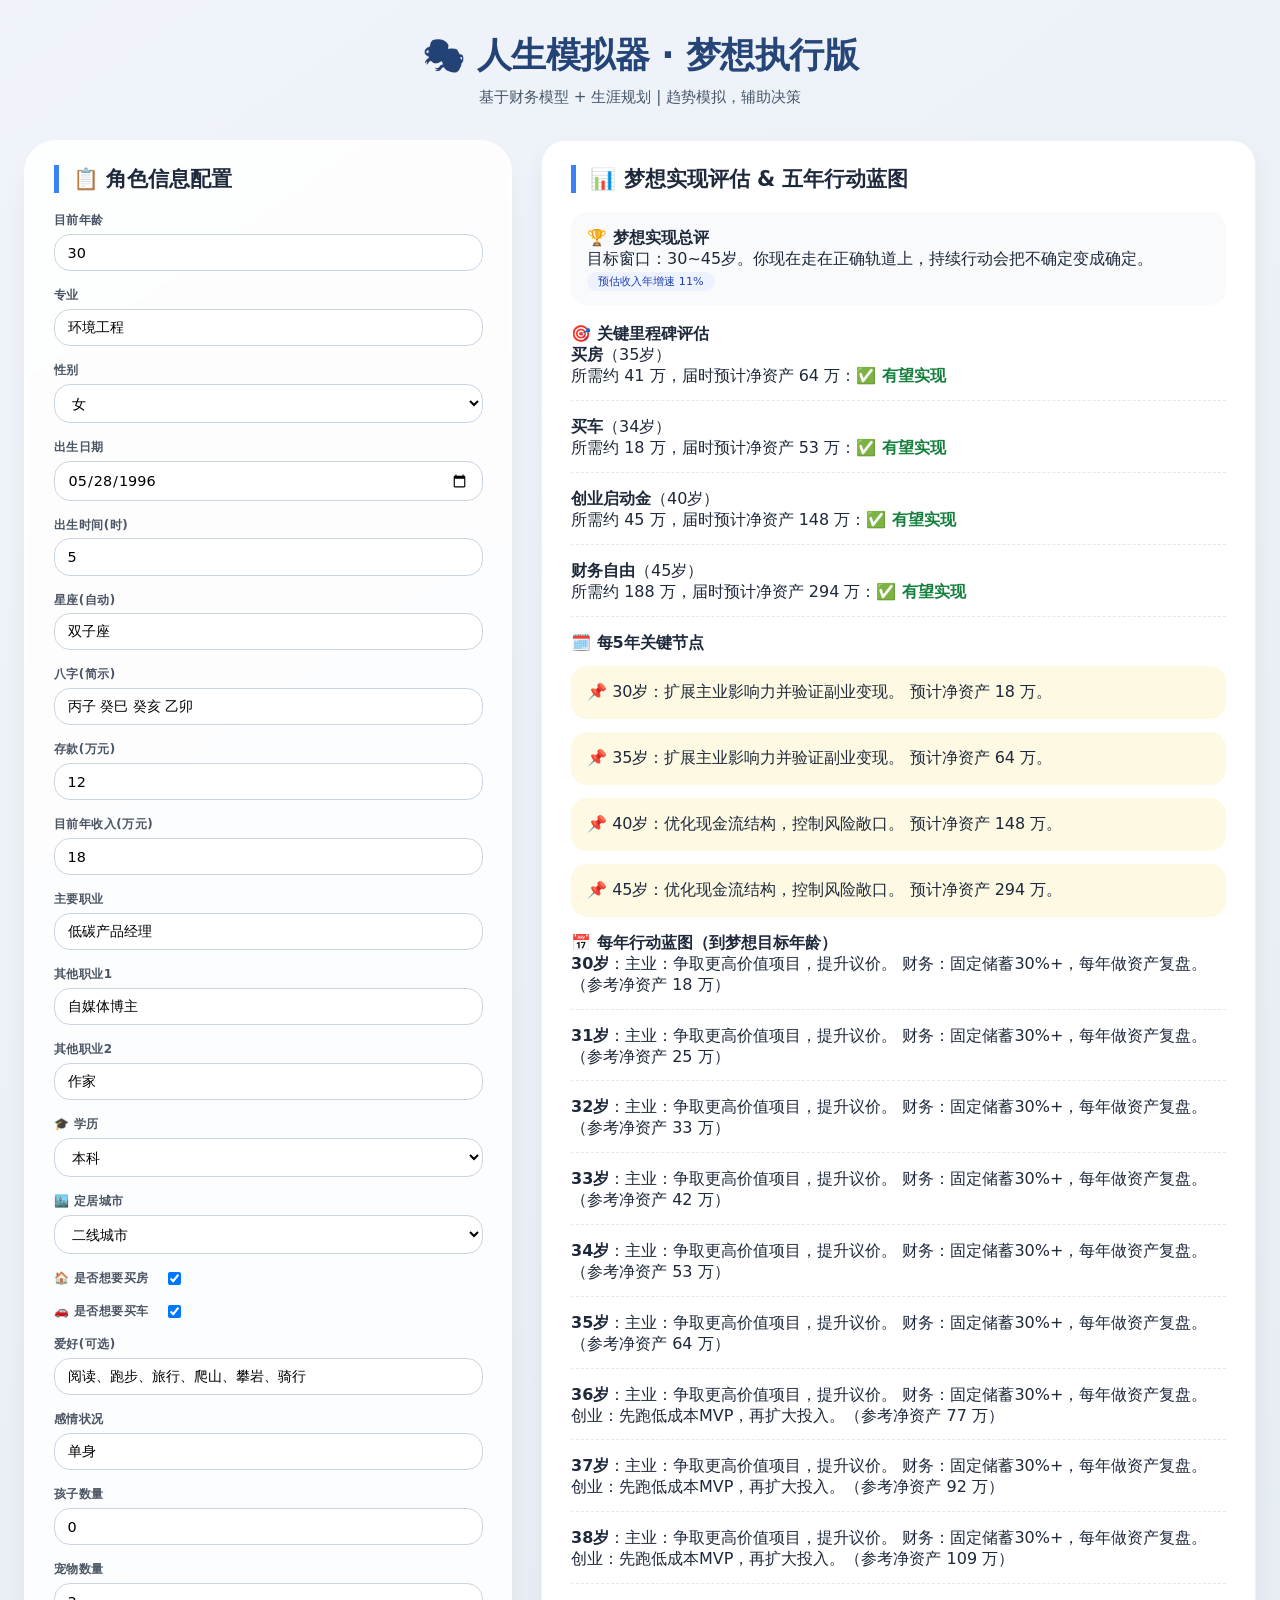
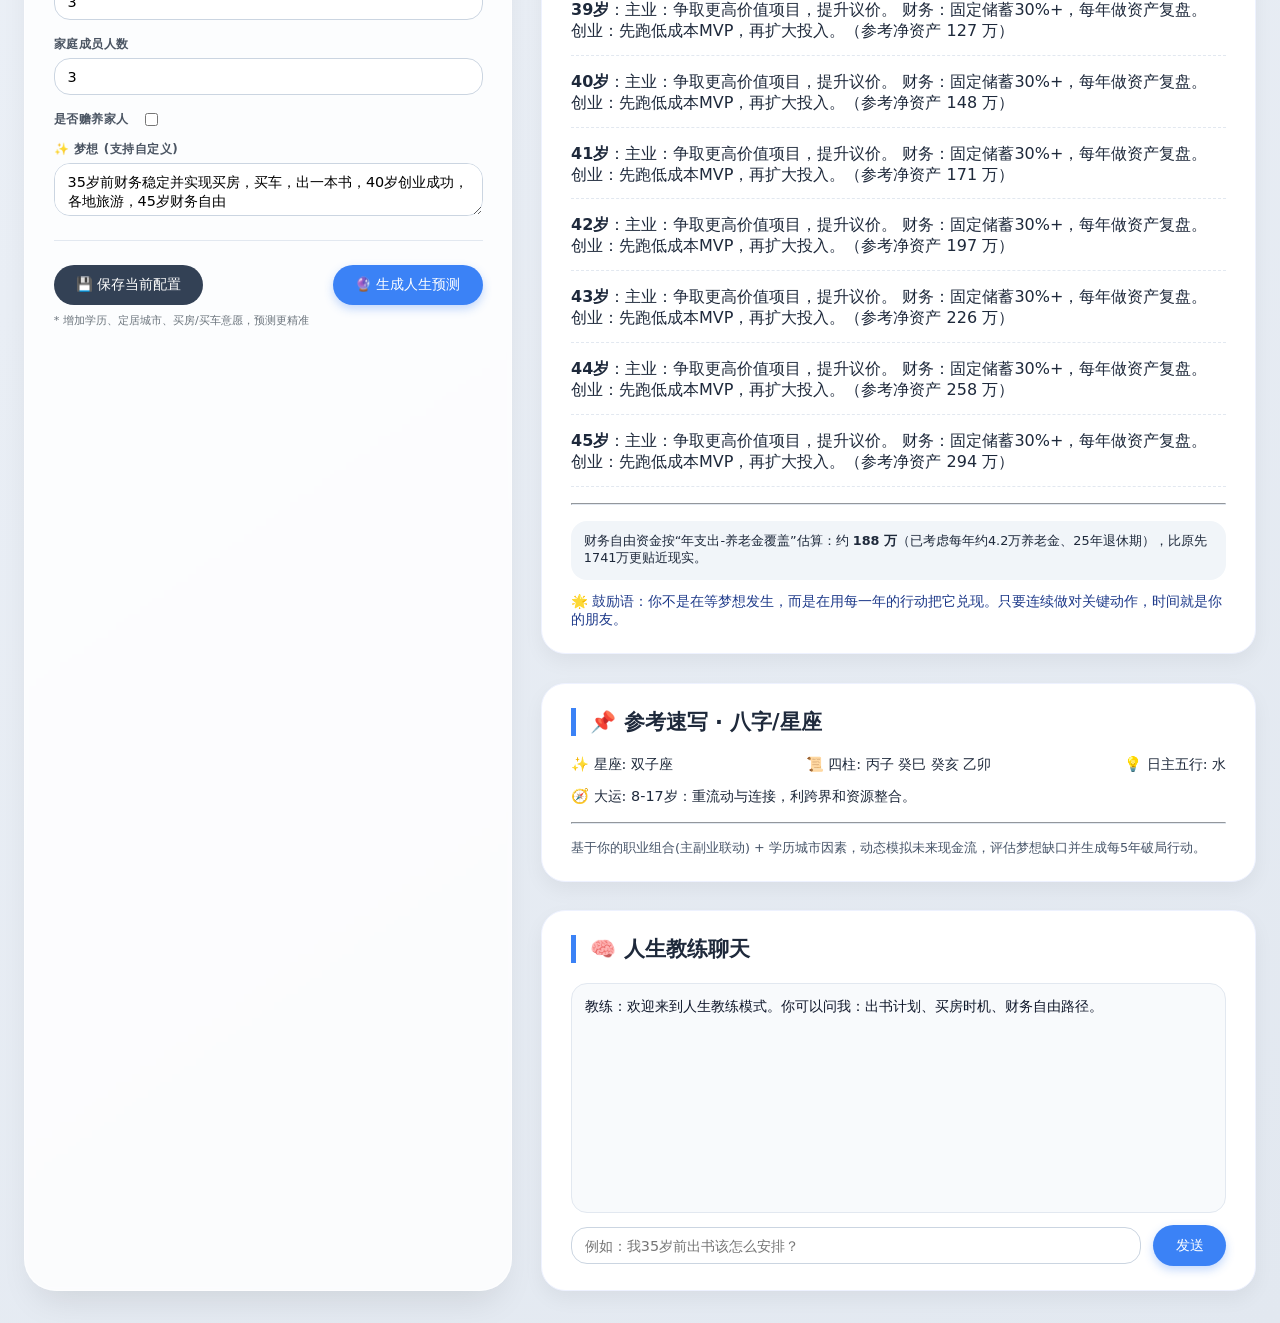
==== index.html @ eda4c30d "Add files via upload" ====
<!DOCTYPE html>
<html lang="zh-CN">
<head>
    <meta charset="UTF-8">
    <meta name="viewport" content="width=device-width, initial-scale=1.0, user-scalable=yes">
    <title>人生模拟器 · 梦想实现规划师</title>
    <style>
        * {
            margin: 0;
            padding: 0;
            box-sizing: border-box;
        }

        body {
            background: linear-gradient(145deg, #f0f4fa 0%, #e2e8f0 100%);
            font-family: 'Inter', system-ui, -apple-system, 'Segoe UI', Roboto, Helvetica, sans-serif;
            padding: 2rem 1.5rem;
            color: #1e293b;
        }

        .container {
            max-width: 1400px;
            margin: 0 auto;
        }

        /* 标题区 */
        .header {
            text-align: center;
            margin-bottom: 2rem;
        }

        .header h1 {
            font-size: 2.2rem;
            background: linear-gradient(135deg, #1e3c72, #2b4c7c);
            background-clip: text;
            -webkit-background-clip: text;
            color: transparent;
            letter-spacing: -0.5px;
        }

        .header p {
            color: #475569;
            margin-top: 0.5rem;
            font-size: 0.95rem;
        }

        /* 双栏布局 */
        .dashboard {
            display: flex;
            flex-wrap: wrap;
            gap: 1.8rem;
        }

        /* 左侧配置面板 */
        .config-panel {
            flex: 1.2;
            min-width: 300px;
            background: rgba(255,255,255,0.85);
            backdrop-filter: blur(2px);
            border-radius: 2rem;
            box-shadow: 0 20px 35px -12px rgba(0,0,0,0.1);
            padding: 1.5rem 1.8rem;
            border: 1px solid rgba(255,255,255,0.6);
        }

        /* 右侧结果面板 */
        .result-panel {
            flex: 2;
            min-width: 380px;
            display: flex;
            flex-direction: column;
            gap: 1.8rem;
        }

        .card {
            background: white;
            border-radius: 1.5rem;
            box-shadow: 0 8px 20px rgba(0,0,0,0.05);
            padding: 1.5rem 1.8rem;
            transition: all 0.2s;
            border: 1px solid #eef2ff;
        }

        .card-title {
            font-size: 1.3rem;
            font-weight: 600;
            margin-bottom: 1.2rem;
            border-left: 5px solid #3b82f6;
            padding-left: 0.9rem;
            display: flex;
            align-items: center;
            gap: 0.5rem;
        }

        .form-grid {
            display: grid;
            grid-template-columns: repeat(auto-fill, minmax(210px, 1fr));
            gap: 1rem 1.2rem;
        }

        .field-group {
            display: flex;
            flex-direction: column;
            gap: 0.3rem;
        }

        .field-group label {
            font-size: 0.75rem;
            font-weight: 600;
            text-transform: uppercase;
            letter-spacing: 0.5px;
            color: #4b5563;
        }

        input, select, textarea {
            padding: 0.6rem 0.8rem;
            border-radius: 1rem;
            border: 1px solid #cbd5e1;
            background: #ffffff;
            font-size: 0.9rem;
            transition: 0.2s;
            font-family: inherit;
        }

        input:focus, select:focus, textarea:focus {
            outline: none;
            border-color: #3b82f6;
            box-shadow: 0 0 0 3px rgba(59,130,246,0.2);
        }

        .inline-row {
            display: flex;
            gap: 0.8rem;
            align-items: center;
            flex-wrap: wrap;
        }

        .checkbox-group {
            flex-direction: row;
            align-items: center;
            gap: 0.5rem;
        }

        .checkbox-group label {
            margin-right: 0.5rem;
        }

        button {
            background: #1e293b;
            color: white;
            border: none;
            padding: 0.7rem 1.4rem;
            border-radius: 2rem;
            font-weight: 500;
            cursor: pointer;
            transition: 0.2s;
            font-size: 0.85rem;
            display: inline-flex;
            align-items: center;
            gap: 0.4rem;
        }

        button.primary {
            background: #3b82f6;
            box-shadow: 0 4px 10px rgba(59,130,246,0.3);
        }

        button.primary:hover {
            background: #2563eb;
            transform: translateY(-1px);
        }

        button.secondary {
            background: #334155;
        }

        button.secondary:hover {
            background: #1e293b;
        }

        .action-bar {
            display: flex;
            flex-wrap: wrap;
            justify-content: space-between;
            align-items: center;
            margin-top: 1.5rem;
            gap: 0.8rem;
            border-top: 1px solid #e2e8f0;
            padding-top: 1.5rem;
        }

        .badge {
            background: #eef2ff;
            color: #1e40af;
            border-radius: 1rem;
            padding: 0.2rem 0.7rem;
            font-size: 0.7rem;
            font-weight: 500;
        }

        .dream-score {
            background: #f8fafc;
            border-radius: 1rem;
            padding: 1rem;
            margin-bottom: 1.2rem;
        }

        .milestone {
            margin-bottom: 1rem;
            padding-bottom: 0.8rem;
            border-bottom: 1px dashed #e2e8f0;
        }

        .timeline-plan {
            background: #fef9e3;
            border-radius: 1rem;
            padding: 1rem;
            margin-top: 0.8rem;
        }

        .plan-item {
            margin-bottom: 1rem;
            padding-left: 0.5rem;
            border-left: 3px solid #f59e0b;
        }

        .success {
            color: #15803d;
            font-weight: 600;
        }

        .warning {
            color: #b45309;
        }

        hr {
            margin: 1rem 0;
            border-color: #e2e8f0;
        }

        .chat-box {
            height: 230px;
            overflow: auto;
            border: 1px solid #e2e8f0;
            border-radius: 1rem;
            padding: 0.8rem;
            background: #f8fafc;
            margin-bottom: 0.8rem;
        }

        .chat-msg {
            margin-bottom: 0.6rem;
            font-size: 0.86rem;
            line-height: 1.5;
        }

        .chat-msg.user { color: #1d4ed8; }
        .chat-msg.coach { color: #0f172a; }

        @media (max-width: 780px) {
            body { padding: 1rem; }
            .config-panel, .result-panel { min-width: 100%; }
        }
    </style>
</head>
<body>
<div class="container">
    <div class="header">
        <h1>🎭 人生模拟器 · 梦想执⾏版</h1>
        <p>基于财务模型 + 生涯规划 | 趋势模拟，辅助决策</p>
    </div>

    <div class="dashboard">
        <!-- 左侧配置区 -->
        <div class="config-panel">
            <div class="card-title">📋 角色信息配置</div>
            <div class="form-grid">
                <div class="field-group"><label>目前年龄</label><input type="number" id="age" value="30" step="1"></div>
                <div class="field-group"><label>专业</label><input type="text" id="major" value="环境工程"></div>
                <div class="field-group"><label>性别</label><select id="gender"><option>女</option><option>男</option></select></div>
                <div class="field-group"><label>出生日期</label><input type="date" id="birthDate" value="1996-05-28"></div>
                <div class="field-group"><label>出生时间(时)</label><input type="number" id="birthHour" value="5" step="1" min="0" max="23"></div>
                <div class="field-group"><label>星座(自动)</label><input type="text" id="zodiac" readonly placeholder="自动计算"></div>
                <div class="field-group"><label>八字(简示)</label><input type="text" id="bazi" readonly placeholder="趣味参考"></div>
                <div class="field-group"><label>存款(万元)</label><input type="number" id="savings" value="12" step="1"></div>
                <div class="field-group"><label>目前年收入(万元)</label><input type="number" id="income" value="18" step="0.5"></div>
                <div class="field-group"><label>主要职业</label><input type="text" id="job1" value="低碳产品经理"></div>
                <div class="field-group"><label>其他职业1</label><input type="text" id="job2" value="自媒体博主"></div>
                <div class="field-group"><label>其他职业2</label><input type="text" id="job3" value="作家"></div>
                <!-- 新增核心字段 -->
                <div class="field-group"><label>🎓 学历</label><select id="education"><option value="博士">博士</option><option value="硕士">硕士</option><option value="本科" selected>本科</option><option value="大专">大专</option><option value="高中及以下">高中及以下</option></select></div>
                <div class="field-group"><label>🏙️ 定居城市</label><select id="cityTier"><option value="一线">一线城市(北上广深)</option><option value="新一线">新一线/强二线</option><option value="二线" selected>二线城市</option><option value="三四线">三四线及以下</option></select></div>
                <div class="field-group checkbox-group"><label>🏠 是否想要买房</label><input type="checkbox" id="wantHouse" checked style="width: 1.2rem;"></div>
                <div class="field-group checkbox-group"><label>🚗 是否想要买车</label><input type="checkbox" id="wantCar" checked style="width: 1.2rem;"></div>
                <div class="field-group"><label>爱好(可选)</label><input type="text" id="hobbies" value="阅读、跑步、旅行、爬山、攀岩、骑行"></div>
                <div class="field-group"><label>感情状况</label><input type="text" id="relationship" value="单身"></div>
                <div class="field-group"><label>孩子数量</label><input type="number" id="children" value="0" step="1"></div>
                <div class="field-group"><label>宠物数量</label><input type="number" id="pets" value="3"></div>
                <div class="field-group"><label>家庭成员人数</label><input type="number" id="familySize" value="3"></div>
                <div class="field-group checkbox-group"><label>是否赡养家人</label><input type="checkbox" id="supportFamily"></div>
            </div>
            <div class="field-group" style="margin-top: 0.8rem;"><label>✨ 梦想 (支持自定义)</label><textarea id="dreamText" rows="2">35岁前财务稳定并实现买房，买车，出一本书，40岁创业成功，各地旅游，45岁财务自由</textarea></div>
            <div class="action-bar">
                <div><button id="saveConfigBtn" class="secondary">💾 保存当前配置</button></div>
                <div><button id="generateBtn" class="primary">🔮 生成人生预测</button></div>
            </div>
            <div class="field-group" style="margin-top: 0.5rem; font-size:0.7rem; color:#6c757d;">* 增加学历、定居城市、买房/买车意愿，预测更精准</div>
        </div>

        <!-- 右侧结果区 -->
        <div class="result-panel">
            <div class="card" id="resultCard">
                <div class="card-title">📊 梦想实现评估 & 五年行动蓝图</div>
                <div id="dreamAnalysis">
                    <!-- 动态渲染预测结果 -->
                    <div style="color:#6c757d; text-align:center; padding:2rem;">点击“生成人生预测” 获得个性化报告</div>
                </div>
            </div>
            <div class="card">
                <div class="card-title">📌 参考速写 · 八字/星座</div>
                <div id="astroInfo" style="font-size:0.9rem; display:flex; flex-wrap:wrap; gap:0.8rem; justify-content:space-between;">
                    <span>✨ 星座: --</span>
                    <span>📜 八字趣味: --</span>
                    <span>💡 日主五行: 水 · 灵活多才</span>
                </div>
                <hr>
                <div style="font-size:0.8rem; color:#475569;">基于你的职业组合(主副业联动) + 学历城市因素，动态模拟未来现金流，评估梦想缺口并生成每5年破局行动。</div>
            </div>
            <div class="card">
                <div class="card-title">🧠 人生教练聊天</div>
                <div id="chatBox" class="chat-box"></div>
                <div class="inline-row">
                    <input id="chatInput" type="text" placeholder="例如：我35岁前出书该怎么安排？" style="flex:1;">
                    <button id="chatSendBtn" class="primary">发送</button>
                </div>
            </div>
        </div>
    </div>
</div>

<script>
    const STEMS = ["甲","乙","丙","丁","戊","己","庚","辛","壬","癸"];
    const BRANCHES = ["子","丑","寅","卯","辰","巳","午","未","申","酉","戌","亥"];
    const MONTH_BRANCHES = ["寅","卯","辰","巳","午","未","申","酉","戌","亥","子","丑"];
    let lastPrediction = null;

    function getZodiac(dateStr) {
        if(!dateStr) return "未知";
        const date = new Date(dateStr);
        const month = date.getMonth() + 1;
        const day = date.getDate();
        if ((month === 1 && day >= 20) || (month === 2 && day <= 18)) return "水瓶座";
        if ((month === 2 && day >= 19) || (month === 3 && day <= 20)) return "双鱼座";
        if ((month === 3 && day >= 21) || (month === 4 && day <= 19)) return "白羊座";
        if ((month === 4 && day >= 20) || (month === 5 && day <= 20)) return "金牛座";
        if ((month === 5 && day >= 21) || (month === 6 && day <= 21)) return "双子座";
        if ((month === 6 && day >= 22) || (month === 7 && day <= 22)) return "巨蟹座";
        if ((month === 7 && day >= 23) || (month === 8 && day <= 22)) return "狮子座";
        if ((month === 8 && day >= 23) || (month === 9 && day <= 22)) return "处女座";
        if ((month === 9 && day >= 23) || (month === 10 && day <= 23)) return "天秤座";
        if ((month === 10 && day >= 24) || (month === 11 && day <= 22)) return "天蝎座";
        if ((month === 11 && day >= 23) || (month === 12 && day <= 21)) return "射手座";
        return "摩羯座";
    }

    function stemBranch(index) {
        const stem = STEMS[((index % 10) + 10) % 10];
        const branch = BRANCHES[((index % 12) + 12) % 12];
        return `${stem}${branch}`;
    }

    function hourBranch(hour) {
        const h = ((hour % 24) + 24) % 24;
        return BRANCHES[Math.floor((h + 1) / 2) % 12];
    }

    function stemElement(stem) {
        if (stem === "甲" || stem === "乙") return "木";
        if (stem === "丙" || stem === "丁") return "火";
        if (stem === "戊" || stem === "己") return "土";
        if (stem === "庚" || stem === "辛") return "金";
        return "水";
    }

    function calcBazi(dateStr, hour) {
        const date = new Date(`${dateStr}T00:00:00`);
        const y = date.getFullYear();
        const m = date.getMonth() + 1;
        const d = date.getDate();
        const yearPillar = stemBranch(y - 1984);
        const yearStemIdx = ((y - 4) % 10 + 10) % 10;
        const monthStemIdx = (yearStemIdx * 2 + m) % 10;
        const monthPillar = `${STEMS[monthStemIdx]}${MONTH_BRANCHES[(m + 10) % 12]}`;
        const baseDate = new Date(Date.UTC(1984, 1, 2));
        const curDate = new Date(Date.UTC(y, m - 1, d));
        const diffDays = Math.floor((curDate.getTime() - baseDate.getTime()) / 86400000);
        const dayPillar = stemBranch(diffDays);
        const dStem = dayPillar[0];
        const hb = hourBranch(hour);
        const hStemIdx = (STEMS.indexOf(dStem) * 2 + BRANCHES.indexOf(hb)) % 10;
        const hourPillar = `${STEMS[hStemIdx]}${hb}`;
        return { pillars: `${yearPillar} ${monthPillar} ${dayPillar} ${hourPillar}`, element: stemElement(dStem) };
    }

    function parseDreamAges(text, currentAge) {
        const arr = [];
        const matches = text.match(/(\d{2})岁/g) || [];
        matches.forEach((s) => arr.push(parseInt(s.replace("岁", ""), 10)));
        return arr.length ? Math.max(...arr) : currentAge + 12;
    }

    function calcRetirementNeed(annualIncome, annualExpenseRate = 0.65) {
        const annualExpense = annualIncome * annualExpenseRate;
        const pensionAnnual = 4.2;
        const years = 25;
        const rawNeed = annualExpense * years;
        const pensionCover = pensionAnnual * years;
        return Math.max(60, Math.round(rawNeed - pensionCover));
    }

    function computeDreamFeasibility(p) {
        const eduFactor = { "博士":0.12, "硕士":0.095, "本科":0.075, "大专":0.06, "高中及以下":0.045 };
        const growth = (eduFactor[p.education] || 0.07) + Math.min(0.04, (p.jobs.length - 1) * 0.015);
        const housePricePerArea = { "一线":58000, "新一线":28000, "二线":16000, "三四线":8000 };
        const cityPrice = housePricePerArea[p.cityTier] || 18000;
        const houseCostWan = cityPrice * 85 * 0.3 / 10000;
        const carCostWan = 18;
        const retirementNeed = calcRetirementNeed(p.income);
        const targetEndAge = parseDreamAges(p.dreamText, p.age);
        let buyHouseAge = 35;
        let buyCarAge = 34;
        const containsBook = p.dreamText.includes("出书");

        let netWorth = p.savings;
        let income = p.income;
        const records = [];
        for (let age = p.age; age <= targetEndAge; age += 1) {
            netWorth = netWorth + income * 0.32 + netWorth * 0.04;
            records.push({ age, income, netWorth });
            income = income * (1 + growth);
        }

        const getRecord = (age) => records.find((x) => x.age === age) || records[records.length - 1];
        const milestones = [];
        if (p.wantHouse) milestones.push({ type: "买房", age: buyHouseAge, need: houseCostWan });
        if (p.wantCar) milestones.push({ type: "买车", age: buyCarAge, need: carCostWan });
        if (containsBook) milestones.push({ type: "出书项目", age: Math.min(35, targetEndAge), need: 8 });
        if (p.dreamText.includes("创业")) milestones.push({ type: "创业启动金", age: Math.min(40, targetEndAge), need: 45 });
        if (p.dreamText.includes("财务自由")) milestones.push({ type: "财务自由", age: targetEndAge, need: retirementNeed });

        const dreamResults = milestones.map((m) => {
            const r = getRecord(m.age);
            const ok = r.netWorth >= m.need;
            return {
                ...m,
                available: Math.round(r.netWorth),
                status: ok ? "✅ 有望实现" : "⚠️ 有缺口",
                gap: ok ? 0 : Math.round(m.need - r.netWorth),
            };
        });

        const fiveYearNodes = [];
        for (let age = p.age; age <= targetEndAge; age += 5) {
            const r = getRecord(age);
            const nodeText = age <= 35
                ? "扩展主业影响力并验证副业变现。"
                : "优化现金流结构，控制风险敞口。";
            fiveYearNodes.push({ age, text: `${nodeText} 预计净资产 ${Math.round(r.netWorth)} 万。` });
        }

        const annualPlans = [];
        for (let age = p.age; age <= targetEndAge; age += 1) {
            const r = getRecord(age);
            const acts = [];
            acts.push("主业：争取更高价值项目，提升议价。");
            acts.push("财务：固定储蓄30%+，每年做资产复盘。");
            if (containsBook && age <= 35) {
                if (age <= 32) acts.push("出书：每周输出1篇主题文章，沉淀选题。");
                else if (age <= 34) acts.push("出书：完成大纲和样章，联系出版社/平台。");
                else acts.push("出书：完成定稿与发行，配合内容宣发。");
            }
            if (p.dreamText.includes("创业") && age >= 36) acts.push("创业：先跑低成本MVP，再扩大投入。");
            annualPlans.push({ age, text: acts.join(" ") + `（参考净资产 ${Math.round(r.netWorth)} 万）` });
        }

        return { dreamResults, annualPlans, fiveYearNodes, growth, targetEndAge, retirementNeed, records };
    }

    function calcDaYun(birthYear, startAge, element) {
        const traits = {
            木: "重成长与扩张，利学习和人脉。",
            火: "重表现与突破，利曝光和执行。",
            土: "重稳定与积累，利资产和长期主义。",
            金: "重结构与效率，利专业化与管理。",
            水: "重流动与连接，利跨界和资源整合。",
        };
        const ranges = [];
        for (let i = 0; i < 7; i += 1) {
            const s = startAge + i * 10;
            const e = s + 9;
            ranges.push(`${s}-${e}岁：${traits[element]}`);
        }
        return ranges;
    }

    function collectFormData() {
        const age = parseInt(document.getElementById("age").value, 10) || 30;
        const birthDate = document.getElementById("birthDate").value;
        const birthHour = parseInt(document.getElementById("birthHour").value, 10) || 0;
        const zodiac = getZodiac(birthDate);
        const bazi = calcBazi(birthDate, birthHour);
        return {
            age,
            major: document.getElementById("major").value,
            gender: document.getElementById("gender").value,
            savings: parseFloat(document.getElementById("savings").value) || 0,
            income: parseFloat(document.getElementById("income").value) || 0,
            education: document.getElementById("education").value,
            cityTier: document.getElementById("cityTier").value,
            wantHouse: document.getElementById("wantHouse").checked,
            wantCar: document.getElementById("wantCar").checked,
            dreamText: document.getElementById("dreamText").value,
            jobs: [document.getElementById("job1").value, document.getElementById("job2").value, document.getElementById("job3").value].filter(Boolean),
            birthDate,
            birthHour,
            zodiac,
            baziStr: bazi.pillars,
            dayElement: bazi.element,
        };
    }

    function renderPrediction() {
        const data = collectFormData();
        const result = computeDreamFeasibility(data);
        lastPrediction = { data, result };
        document.getElementById("zodiac").value = data.zodiac;
        document.getElementById("bazi").value = data.baziStr;
        const birthYear = new Date(data.birthDate).getFullYear();
        const daYun = calcDaYun(birthYear, 6 + ((new Date(data.birthDate).getMonth() + 1) % 3), data.dayElement);
        document.getElementById("astroInfo").innerHTML = `<span>✨ 星座: ${data.zodiac}</span><span>📜 四柱: ${data.baziStr}</span><span>💡 日主五行: ${data.dayElement}</span><span>🧭 大运: ${daYun[0]}</span>`;

        let html = `<div class="dream-score"><strong>🏆 梦想实现总评</strong><br>目标窗口：${data.age}~${result.targetEndAge}岁。你现在走在正确轨道上，持续行动会把不确定变成确定。<br><span class="badge">预估收入年增速 ${Math.round(result.growth * 100)}%</span></div>`;
        html += `<div><strong>🎯 关键里程碑评估</strong>`;
        result.dreamResults.forEach((r) => {
            html += `<div class="milestone"><strong>${r.type}</strong>（${r.age}岁）<br>所需约 ${Math.round(r.need)} 万，届时预计净资产 ${r.available} 万：<span class="${r.gap ? "warning" : "success"}">${r.status}</span>${r.gap ? `，缺口 ${r.gap} 万` : ""}</div>`;
        });
        html += `</div>`;
        html += `<div style="margin-top:1rem;"><strong>🗓️ 每5年关键节点</strong></div>`;
        result.fiveYearNodes.forEach((n) => { html += `<div class="timeline-plan">📌 ${n.age}岁：${n.text}</div>`; });
        html += `<div style="margin-top:1rem;"><strong>📅 每年行动蓝图（到梦想目标年龄）</strong></div>`;
        result.annualPlans.forEach((p) => { html += `<div class="milestone"><strong>${p.age}岁</strong>：${p.text}</div>`; });
        html += `<hr><div style="font-size:0.8rem;background:#f1f5f9;border-radius:1rem;padding:0.8rem;">财务自由资金按“年支出-养老金覆盖”估算：约 <strong>${result.retirementNeed} 万</strong>（已考虑每年约4.2万养老金、25年退休期），比原先1741万更贴近现实。</div>`;
        html += `<div style="margin-top:0.8rem;font-size:0.86rem;color:#1e3a8a;">🌟 鼓励语：你不是在等梦想发生，而是在用每一年的行动把它兑现。只要连续做对关键动作，时间就是你的朋友。</div>`;
        document.getElementById("dreamAnalysis").innerHTML = html;
    }

    function pushChat(role, text) {
        const box = document.getElementById("chatBox");
        const div = document.createElement("div");
        div.className = `chat-msg ${role}`;
        div.innerHTML = role === "user" ? `你：${text}` : `教练：${text}`;
        box.appendChild(div);
        box.scrollTop = box.scrollHeight;
    }

    function coachReply(msg) {
        if (!lastPrediction) return "先点一次“生成人生预测”，我会按你的最新数据给建议。";
        const lower = msg.toLowerCase();
        const { data, result } = lastPrediction;
        if (lower.includes("出书")) return `你目标35岁前出书，先按三步走：1) 每周固定2次写作；2) 32-34岁完成大纲+样章；3) 35岁前定稿并发行。当前建议从“每周1篇”开始。`;
        if (lower.includes("买房")) {
            const house = result.dreamResults.find((x) => x.type === "买房");
            return house ? `预计${house.age}岁节点，当前缺口约${house.gap}万。优先提高主业收入和储蓄率，不建议过早加杠杆。` : "你当前未勾选买房目标，可先勾选后重新预测。";
        }
        if (lower.includes("财务自由")) return `考虑养老金后，你的财务自由基底约${result.retirementNeed}万。核心是提升长期现金流，而不是一次性追求超高存款。`;
        return `你的梦想窗口到${result.targetEndAge}岁。先执行每年蓝图里的前三条，把“高频行动”做满，成功概率会明显提升。`;
    }

    function sendChat() {
        const input = document.getElementById("chatInput");
        const text = input.value.trim();
        if (!text) return;
        pushChat("user", text);
        pushChat("coach", coachReply(text));
        input.value = "";
    }

    function saveConfiguration() {
        const ids = ["age","major","gender","birthDate","birthHour","savings","income","job1","job2","job3","education","cityTier","wantHouse","wantCar","dreamText","hobbies","relationship","children","pets","familySize","supportFamily"];
        const config = {};
        ids.forEach((id) => {
            const el = document.getElementById(id);
            if (!el) return;
            config[id] = el.type === "checkbox" ? el.checked : el.value;
        });
        localStorage.setItem("lifeSimulatorConfig", JSON.stringify(config));
        alert("✅ 配置已保存。");
    }

    function loadConfiguration() {
        const saved = localStorage.getItem("lifeSimulatorConfig");
        if (!saved) return;
        const config = JSON.parse(saved);
        Object.entries(config).forEach(([k, v]) => {
            const el = document.getElementById(k);
            if (!el) return;
            if (el.type === "checkbox") el.checked = v;
            else el.value = v;
        });
    }

    function updateAstroFromBirth() {
        const date = document.getElementById("birthDate").value;
        const hour = parseInt(document.getElementById("birthHour").value, 10) || 0;
        if (!date) return;
        document.getElementById("zodiac").value = getZodiac(date);
        document.getElementById("bazi").value = calcBazi(date, hour).pillars;
    }

    document.getElementById("generateBtn").addEventListener("click", renderPrediction);
    document.getElementById("saveConfigBtn").addEventListener("click", saveConfiguration);
    document.getElementById("birthDate").addEventListener("change", updateAstroFromBirth);
    document.getElementById("birthHour").addEventListener("input", updateAstroFromBirth);
    document.getElementById("chatSendBtn").addEventListener("click", sendChat);
    document.getElementById("chatInput").addEventListener("keydown", (e) => {
        if (e.key === "Enter") sendChat();
    });

    loadConfiguration();
    updateAstroFromBirth();
    renderPrediction();
    pushChat("coach", "欢迎来到人生教练模式。你可以问我：出书计划、买房时机、财务自由路径。");
</script>
</body>
</html>
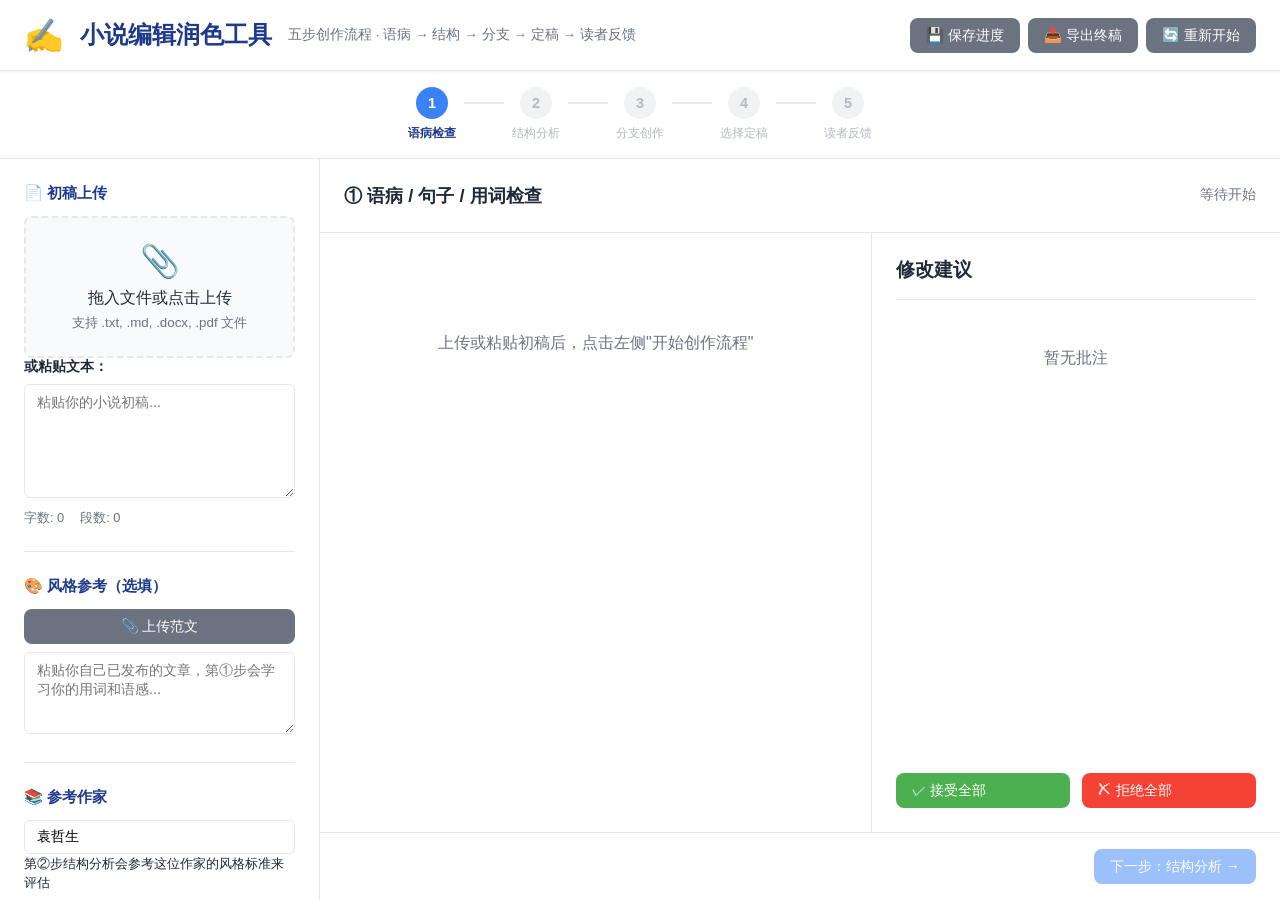
==== commit 2469f982: "Add files via upload" ====
--- a/index.html
+++ b/index.html
@@ -1,635 +1,272 @@
-<!DOCTYPE html>
-<html lang="zh-CN">
-<head>
-    <meta charset="UTF-8">
-    <meta name="viewport" content="width=device-width, initial-scale=1.0, user-scalable=yes">
-    <title>人生模拟器 · 梦想实现规划师</title>
-    <style>
-        * {
-            margin: 0;
-            padding: 0;
-            box-sizing: border-box;
-        }
-
-        body {
-            background: linear-gradient(145deg, #f0f4fa 0%, #e2e8f0 100%);
-            font-family: 'Inter', system-ui, -apple-system, 'Segoe UI', Roboto, Helvetica, sans-serif;
-            padding: 2rem 1.5rem;
-            color: #1e293b;
-        }
-
-        .container {
-            max-width: 1400px;
-            margin: 0 auto;
-        }
-
-        /* 标题区 */
-        .header {
-            text-align: center;
-            margin-bottom: 2rem;
-        }
-
-        .header h1 {
-            font-size: 2.2rem;
-            background: linear-gradient(135deg, #1e3c72, #2b4c7c);
-            background-clip: text;
-            -webkit-background-clip: text;
-            color: transparent;
-            letter-spacing: -0.5px;
-        }
-
-        .header p {
-            color: #475569;
-            margin-top: 0.5rem;
-            font-size: 0.95rem;
-        }
-
-        /* 双栏布局 */
-        .dashboard {
-            display: flex;
-            flex-wrap: wrap;
-            gap: 1.8rem;
-        }
-
-        /* 左侧配置面板 */
-        .config-panel {
-            flex: 1.2;
-            min-width: 300px;
-            background: rgba(255,255,255,0.85);
-            backdrop-filter: blur(2px);
-            border-radius: 2rem;
-            box-shadow: 0 20px 35px -12px rgba(0,0,0,0.1);
-            padding: 1.5rem 1.8rem;
-            border: 1px solid rgba(255,255,255,0.6);
-        }
-
-        /* 右侧结果面板 */
-        .result-panel {
-            flex: 2;
-            min-width: 380px;
-            display: flex;
-            flex-direction: column;
-            gap: 1.8rem;
-        }
-
-        .card {
-            background: white;
-            border-radius: 1.5rem;
-            box-shadow: 0 8px 20px rgba(0,0,0,0.05);
-            padding: 1.5rem 1.8rem;
-            transition: all 0.2s;
-            border: 1px solid #eef2ff;
-        }
-
-        .card-title {
-            font-size: 1.3rem;
-            font-weight: 600;
-            margin-bottom: 1.2rem;
-            border-left: 5px solid #3b82f6;
-            padding-left: 0.9rem;
-            display: flex;
-            align-items: center;
-            gap: 0.5rem;
-        }
-
-        .form-grid {
-            display: grid;
-            grid-template-columns: repeat(auto-fill, minmax(210px, 1fr));
-            gap: 1rem 1.2rem;
-        }
-
-        .field-group {
-            display: flex;
-            flex-direction: column;
-            gap: 0.3rem;
-        }
-
-        .field-group label {
-            font-size: 0.75rem;
-            font-weight: 600;
-            text-transform: uppercase;
-            letter-spacing: 0.5px;
-            color: #4b5563;
-        }
-
-        input, select, textarea {
-            padding: 0.6rem 0.8rem;
-            border-radius: 1rem;
-            border: 1px solid #cbd5e1;
-            background: #ffffff;
-            font-size: 0.9rem;
-            transition: 0.2s;
-            font-family: inherit;
-        }
-
-        input:focus, select:focus, textarea:focus {
-            outline: none;
-            border-color: #3b82f6;
-            box-shadow: 0 0 0 3px rgba(59,130,246,0.2);
-        }
-
-        .inline-row {
-            display: flex;
-            gap: 0.8rem;
-            align-items: center;
-            flex-wrap: wrap;
-        }
-
-        .checkbox-group {
-            flex-direction: row;
-            align-items: center;
-            gap: 0.5rem;
-        }
-
-        .checkbox-group label {
-            margin-right: 0.5rem;
-        }
-
-        button {
-            background: #1e293b;
-            color: white;
-            border: none;
-            padding: 0.7rem 1.4rem;
-            border-radius: 2rem;
-            font-weight: 500;
-            cursor: pointer;
-            transition: 0.2s;
-            font-size: 0.85rem;
-            display: inline-flex;
-            align-items: center;
-            gap: 0.4rem;
-        }
-
-        button.primary {
-            background: #3b82f6;
-            box-shadow: 0 4px 10px rgba(59,130,246,0.3);
-        }
-
-        button.primary:hover {
-            background: #2563eb;
-            transform: translateY(-1px);
-        }
-
-        button.secondary {
-            background: #334155;
-        }
-
-        button.secondary:hover {
-            background: #1e293b;
-        }
-
-        .action-bar {
-            display: flex;
-            flex-wrap: wrap;
-            justify-content: space-between;
-            align-items: center;
-            margin-top: 1.5rem;
-            gap: 0.8rem;
-            border-top: 1px solid #e2e8f0;
-            padding-top: 1.5rem;
-        }
-
-        .badge {
-            background: #eef2ff;
-            color: #1e40af;
-            border-radius: 1rem;
-            padding: 0.2rem 0.7rem;
-            font-size: 0.7rem;
-            font-weight: 500;
-        }
-
-        .dream-score {
-            background: #f8fafc;
-            border-radius: 1rem;
-            padding: 1rem;
-            margin-bottom: 1.2rem;
-        }
-
-        .milestone {
-            margin-bottom: 1rem;
-            padding-bottom: 0.8rem;
-            border-bottom: 1px dashed #e2e8f0;
-        }
-
-        .timeline-plan {
-            background: #fef9e3;
-            border-radius: 1rem;
-            padding: 1rem;
-            margin-top: 0.8rem;
-        }
-
-        .plan-item {
-            margin-bottom: 1rem;
-            padding-left: 0.5rem;
-            border-left: 3px solid #f59e0b;
-        }
-
-        .success {
-            color: #15803d;
-            font-weight: 600;
-        }
-
-        .warning {
-            color: #b45309;
-        }
-
-        hr {
-            margin: 1rem 0;
-            border-color: #e2e8f0;
-        }
-
-        .chat-box {
-            height: 230px;
-            overflow: auto;
-            border: 1px solid #e2e8f0;
-            border-radius: 1rem;
-            padding: 0.8rem;
-            background: #f8fafc;
-            margin-bottom: 0.8rem;
-        }
-
-        .chat-msg {
-            margin-bottom: 0.6rem;
-            font-size: 0.86rem;
-            line-height: 1.5;
-        }
-
-        .chat-msg.user { color: #1d4ed8; }
-        .chat-msg.coach { color: #0f172a; }
-
-        @media (max-width: 780px) {
-            body { padding: 1rem; }
-            .config-panel, .result-panel { min-width: 100%; }
-        }
-    </style>
-</head>
-<body>
-<div class="container">
-    <div class="header">
-        <h1>🎭 人生模拟器 · 梦想执⾏版</h1>
-        <p>基于财务模型 + 生涯规划 | 趋势模拟，辅助决策</p>
-    </div>
-
-    <div class="dashboard">
-        <!-- 左侧配置区 -->
-        <div class="config-panel">
-            <div class="card-title">📋 角色信息配置</div>
-            <div class="form-grid">
-                <div class="field-group"><label>目前年龄</label><input type="number" id="age" value="30" step="1"></div>
-                <div class="field-group"><label>专业</label><input type="text" id="major" value="环境工程"></div>
-                <div class="field-group"><label>性别</label><select id="gender"><option>女</option><option>男</option></select></div>
-                <div class="field-group"><label>出生日期</label><input type="date" id="birthDate" value="1996-05-28"></div>
-                <div class="field-group"><label>出生时间(时)</label><input type="number" id="birthHour" value="5" step="1" min="0" max="23"></div>
-                <div class="field-group"><label>星座(自动)</label><input type="text" id="zodiac" readonly placeholder="自动计算"></div>
-                <div class="field-group"><label>八字(简示)</label><input type="text" id="bazi" readonly placeholder="趣味参考"></div>
-                <div class="field-group"><label>存款(万元)</label><input type="number" id="savings" value="12" step="1"></div>
-                <div class="field-group"><label>目前年收入(万元)</label><input type="number" id="income" value="18" step="0.5"></div>
-                <div class="field-group"><label>主要职业</label><input type="text" id="job1" value="低碳产品经理"></div>
-                <div class="field-group"><label>其他职业1</label><input type="text" id="job2" value="自媒体博主"></div>
-                <div class="field-group"><label>其他职业2</label><input type="text" id="job3" value="作家"></div>
-                <!-- 新增核心字段 -->
-                <div class="field-group"><label>🎓 学历</label><select id="education"><option value="博士">博士</option><option value="硕士">硕士</option><option value="本科" selected>本科</option><option value="大专">大专</option><option value="高中及以下">高中及以下</option></select></div>
-                <div class="field-group"><label>🏙️ 定居城市</label><select id="cityTier"><option value="一线">一线城市(北上广深)</option><option value="新一线">新一线/强二线</option><option value="二线" selected>二线城市</option><option value="三四线">三四线及以下</option></select></div>
-                <div class="field-group checkbox-group"><label>🏠 是否想要买房</label><input type="checkbox" id="wantHouse" checked style="width: 1.2rem;"></div>
-                <div class="field-group checkbox-group"><label>🚗 是否想要买车</label><input type="checkbox" id="wantCar" checked style="width: 1.2rem;"></div>
-                <div class="field-group"><label>爱好(可选)</label><input type="text" id="hobbies" value="阅读、跑步、旅行、爬山、攀岩、骑行"></div>
-                <div class="field-group"><label>感情状况</label><input type="text" id="relationship" value="单身"></div>
-                <div class="field-group"><label>孩子数量</label><input type="number" id="children" value="0" step="1"></div>
-                <div class="field-group"><label>宠物数量</label><input type="number" id="pets" value="3"></div>
-                <div class="field-group"><label>家庭成员人数</label><input type="number" id="familySize" value="3"></div>
-                <div class="field-group checkbox-group"><label>是否赡养家人</label><input type="checkbox" id="supportFamily"></div>
-            </div>
-            <div class="field-group" style="margin-top: 0.8rem;"><label>✨ 梦想 (支持自定义)</label><textarea id="dreamText" rows="2">35岁前财务稳定并实现买房，买车，出一本书，40岁创业成功，各地旅游，45岁财务自由</textarea></div>
-            <div class="action-bar">
-                <div><button id="saveConfigBtn" class="secondary">💾 保存当前配置</button></div>
-                <div><button id="generateBtn" class="primary">🔮 生成人生预测</button></div>
-            </div>
-            <div class="field-group" style="margin-top: 0.5rem; font-size:0.7rem; color:#6c757d;">* 增加学历、定居城市、买房/买车意愿，预测更精准</div>
-        </div>
-
-        <!-- 右侧结果区 -->
-        <div class="result-panel">
-            <div class="card" id="resultCard">
-                <div class="card-title">📊 梦想实现评估 & 五年行动蓝图</div>
-                <div id="dreamAnalysis">
-                    <!-- 动态渲染预测结果 -->
-                    <div style="color:#6c757d; text-align:center; padding:2rem;">点击“生成人生预测” 获得个性化报告</div>
-                </div>
-            </div>
-            <div class="card">
-                <div class="card-title">📌 参考速写 · 八字/星座</div>
-                <div id="astroInfo" style="font-size:0.9rem; display:flex; flex-wrap:wrap; gap:0.8rem; justify-content:space-between;">
-                    <span>✨ 星座: --</span>
-                    <span>📜 八字趣味: --</span>
-                    <span>💡 日主五行: 水 · 灵活多才</span>
-                </div>
-                <hr>
-                <div style="font-size:0.8rem; color:#475569;">基于你的职业组合(主副业联动) + 学历城市因素，动态模拟未来现金流，评估梦想缺口并生成每5年破局行动。</div>
-            </div>
-            <div class="card">
-                <div class="card-title">🧠 人生教练聊天</div>
-                <div id="chatBox" class="chat-box"></div>
-                <div class="inline-row">
-                    <input id="chatInput" type="text" placeholder="例如：我35岁前出书该怎么安排？" style="flex:1;">
-                    <button id="chatSendBtn" class="primary">发送</button>
-                </div>
-            </div>
-        </div>
-    </div>
-</div>
-
-<script>
-    const STEMS = ["甲","乙","丙","丁","戊","己","庚","辛","壬","癸"];
-    const BRANCHES = ["子","丑","寅","卯","辰","巳","午","未","申","酉","戌","亥"];
-    const MONTH_BRANCHES = ["寅","卯","辰","巳","午","未","申","酉","戌","亥","子","丑"];
-    let lastPrediction = null;
-
-    function getZodiac(dateStr) {
-        if(!dateStr) return "未知";
-        const date = new Date(dateStr);
-        const month = date.getMonth() + 1;
-        const day = date.getDate();
-        if ((month === 1 && day >= 20) || (month === 2 && day <= 18)) return "水瓶座";
-        if ((month === 2 && day >= 19) || (month === 3 && day <= 20)) return "双鱼座";
-        if ((month === 3 && day >= 21) || (month === 4 && day <= 19)) return "白羊座";
-        if ((month === 4 && day >= 20) || (month === 5 && day <= 20)) return "金牛座";
-        if ((month === 5 && day >= 21) || (month === 6 && day <= 21)) return "双子座";
-        if ((month === 6 && day >= 22) || (month === 7 && day <= 22)) return "巨蟹座";
-        if ((month === 7 && day >= 23) || (month === 8 && day <= 22)) return "狮子座";
-        if ((month === 8 && day >= 23) || (month === 9 && day <= 22)) return "处女座";
-        if ((month === 9 && day >= 23) || (month === 10 && day <= 23)) return "天秤座";
-        if ((month === 10 && day >= 24) || (month === 11 && day <= 22)) return "天蝎座";
-        if ((month === 11 && day >= 23) || (month === 12 && day <= 21)) return "射手座";
-        return "摩羯座";
-    }
-
-    function stemBranch(index) {
-        const stem = STEMS[((index % 10) + 10) % 10];
-        const branch = BRANCHES[((index % 12) + 12) % 12];
-        return `${stem}${branch}`;
-    }
-
-    function hourBranch(hour) {
-        const h = ((hour % 24) + 24) % 24;
-        return BRANCHES[Math.floor((h + 1) / 2) % 12];
-    }
-
-    function stemElement(stem) {
-        if (stem === "甲" || stem === "乙") return "木";
-        if (stem === "丙" || stem === "丁") return "火";
-        if (stem === "戊" || stem === "己") return "土";
-        if (stem === "庚" || stem === "辛") return "金";
-        return "水";
-    }
-
-    function calcBazi(dateStr, hour) {
-        const date = new Date(`${dateStr}T00:00:00`);
-        const y = date.getFullYear();
-        const m = date.getMonth() + 1;
-        const d = date.getDate();
-        const yearPillar = stemBranch(y - 1984);
-        const yearStemIdx = ((y - 4) % 10 + 10) % 10;
-        const monthStemIdx = (yearStemIdx * 2 + m) % 10;
-        const monthPillar = `${STEMS[monthStemIdx]}${MONTH_BRANCHES[(m + 10) % 12]}`;
-        const baseDate = new Date(Date.UTC(1984, 1, 2));
-        const curDate = new Date(Date.UTC(y, m - 1, d));
-        const diffDays = Math.floor((curDate.getTime() - baseDate.getTime()) / 86400000);
-        const dayPillar = stemBranch(diffDays);
-        const dStem = dayPillar[0];
-        const hb = hourBranch(hour);
-        const hStemIdx = (STEMS.indexOf(dStem) * 2 + BRANCHES.indexOf(hb)) % 10;
-        const hourPillar = `${STEMS[hStemIdx]}${hb}`;
-        return { pillars: `${yearPillar} ${monthPillar} ${dayPillar} ${hourPillar}`, element: stemElement(dStem) };
-    }
-
-    function parseDreamAges(text, currentAge) {
-        const arr = [];
-        const matches = text.match(/(\d{2})岁/g) || [];
-        matches.forEach((s) => arr.push(parseInt(s.replace("岁", ""), 10)));
-        return arr.length ? Math.max(...arr) : currentAge + 12;
-    }
-
-    function calcRetirementNeed(annualIncome, annualExpenseRate = 0.65) {
-        const annualExpense = annualIncome * annualExpenseRate;
-        const pensionAnnual = 4.2;
-        const years = 25;
-        const rawNeed = annualExpense * years;
-        const pensionCover = pensionAnnual * years;
-        return Math.max(60, Math.round(rawNeed - pensionCover));
-    }
-
-    function computeDreamFeasibility(p) {
-        const eduFactor = { "博士":0.12, "硕士":0.095, "本科":0.075, "大专":0.06, "高中及以下":0.045 };
-        const growth = (eduFactor[p.education] || 0.07) + Math.min(0.04, (p.jobs.length - 1) * 0.015);
-        const housePricePerArea = { "一线":58000, "新一线":28000, "二线":16000, "三四线":8000 };
-        const cityPrice = housePricePerArea[p.cityTier] || 18000;
-        const houseCostWan = cityPrice * 85 * 0.3 / 10000;
-        const carCostWan = 18;
-        const retirementNeed = calcRetirementNeed(p.income);
-        const targetEndAge = parseDreamAges(p.dreamText, p.age);
-        let buyHouseAge = 35;
-        let buyCarAge = 34;
-        const containsBook = p.dreamText.includes("出书");
-
-        let netWorth = p.savings;
-        let income = p.income;
-        const records = [];
-        for (let age = p.age; age <= targetEndAge; age += 1) {
-            netWorth = netWorth + income * 0.32 + netWorth * 0.04;
-            records.push({ age, income, netWorth });
-            income = income * (1 + growth);
-        }
-
-        const getRecord = (age) => records.find((x) => x.age === age) || records[records.length - 1];
-        const milestones = [];
-        if (p.wantHouse) milestones.push({ type: "买房", age: buyHouseAge, need: houseCostWan });
-        if (p.wantCar) milestones.push({ type: "买车", age: buyCarAge, need: carCostWan });
-        if (containsBook) milestones.push({ type: "出书项目", age: Math.min(35, targetEndAge), need: 8 });
-        if (p.dreamText.includes("创业")) milestones.push({ type: "创业启动金", age: Math.min(40, targetEndAge), need: 45 });
-        if (p.dreamText.includes("财务自由")) milestones.push({ type: "财务自由", age: targetEndAge, need: retirementNeed });
-
-        const dreamResults = milestones.map((m) => {
-            const r = getRecord(m.age);
-            const ok = r.netWorth >= m.need;
-            return {
-                ...m,
-                available: Math.round(r.netWorth),
-                status: ok ? "✅ 有望实现" : "⚠️ 有缺口",
-                gap: ok ? 0 : Math.round(m.need - r.netWorth),
-            };
-        });
-
-        const fiveYearNodes = [];
-        for (let age = p.age; age <= targetEndAge; age += 5) {
-            const r = getRecord(age);
-            const nodeText = age <= 35
-                ? "扩展主业影响力并验证副业变现。"
-                : "优化现金流结构，控制风险敞口。";
-            fiveYearNodes.push({ age, text: `${nodeText} 预计净资产 ${Math.round(r.netWorth)} 万。` });
-        }
-
-        const annualPlans = [];
-        for (let age = p.age; age <= targetEndAge; age += 1) {
-            const r = getRecord(age);
-            const acts = [];
-            acts.push("主业：争取更高价值项目，提升议价。");
-            acts.push("财务：固定储蓄30%+，每年做资产复盘。");
-            if (containsBook && age <= 35) {
-                if (age <= 32) acts.push("出书：每周输出1篇主题文章，沉淀选题。");
-                else if (age <= 34) acts.push("出书：完成大纲和样章，联系出版社/平台。");
-                else acts.push("出书：完成定稿与发行，配合内容宣发。");
-            }
-            if (p.dreamText.includes("创业") && age >= 36) acts.push("创业：先跑低成本MVP，再扩大投入。");
-            annualPlans.push({ age, text: acts.join(" ") + `（参考净资产 ${Math.round(r.netWorth)} 万）` });
-        }
-
-        return { dreamResults, annualPlans, fiveYearNodes, growth, targetEndAge, retirementNeed, records };
-    }
-
-    function calcDaYun(birthYear, startAge, element) {
-        const traits = {
-            木: "重成长与扩张，利学习和人脉。",
-            火: "重表现与突破，利曝光和执行。",
-            土: "重稳定与积累，利资产和长期主义。",
-            金: "重结构与效率，利专业化与管理。",
-            水: "重流动与连接，利跨界和资源整合。",
-        };
-        const ranges = [];
-        for (let i = 0; i < 7; i += 1) {
-            const s = startAge + i * 10;
-            const e = s + 9;
-            ranges.push(`${s}-${e}岁：${traits[element]}`);
-        }
-        return ranges;
-    }
-
-    function collectFormData() {
-        const age = parseInt(document.getElementById("age").value, 10) || 30;
-        const birthDate = document.getElementById("birthDate").value;
-        const birthHour = parseInt(document.getElementById("birthHour").value, 10) || 0;
-        const zodiac = getZodiac(birthDate);
-        const bazi = calcBazi(birthDate, birthHour);
-        return {
-            age,
-            major: document.getElementById("major").value,
-            gender: document.getElementById("gender").value,
-            savings: parseFloat(document.getElementById("savings").value) || 0,
-            income: parseFloat(document.getElementById("income").value) || 0,
-            education: document.getElementById("education").value,
-            cityTier: document.getElementById("cityTier").value,
-            wantHouse: document.getElementById("wantHouse").checked,
-            wantCar: document.getElementById("wantCar").checked,
-            dreamText: document.getElementById("dreamText").value,
-            jobs: [document.getElementById("job1").value, document.getElementById("job2").value, document.getElementById("job3").value].filter(Boolean),
-            birthDate,
-            birthHour,
-            zodiac,
-            baziStr: bazi.pillars,
-            dayElement: bazi.element,
-        };
-    }
-
-    function renderPrediction() {
-        const data = collectFormData();
-        const result = computeDreamFeasibility(data);
-        lastPrediction = { data, result };
-        document.getElementById("zodiac").value = data.zodiac;
-        document.getElementById("bazi").value = data.baziStr;
-        const birthYear = new Date(data.birthDate).getFullYear();
-        const daYun = calcDaYun(birthYear, 6 + ((new Date(data.birthDate).getMonth() + 1) % 3), data.dayElement);
-        document.getElementById("astroInfo").innerHTML = `<span>✨ 星座: ${data.zodiac}</span><span>📜 四柱: ${data.baziStr}</span><span>💡 日主五行: ${data.dayElement}</span><span>🧭 大运: ${daYun[0]}</span>`;
-
-        let html = `<div class="dream-score"><strong>🏆 梦想实现总评</strong><br>目标窗口：${data.age}~${result.targetEndAge}岁。你现在走在正确轨道上，持续行动会把不确定变成确定。<br><span class="badge">预估收入年增速 ${Math.round(result.growth * 100)}%</span></div>`;
-        html += `<div><strong>🎯 关键里程碑评估</strong>`;
-        result.dreamResults.forEach((r) => {
-            html += `<div class="milestone"><strong>${r.type}</strong>（${r.age}岁）<br>所需约 ${Math.round(r.need)} 万，届时预计净资产 ${r.available} 万：<span class="${r.gap ? "warning" : "success"}">${r.status}</span>${r.gap ? `，缺口 ${r.gap} 万` : ""}</div>`;
-        });
-        html += `</div>`;
-        html += `<div style="margin-top:1rem;"><strong>🗓️ 每5年关键节点</strong></div>`;
-        result.fiveYearNodes.forEach((n) => { html += `<div class="timeline-plan">📌 ${n.age}岁：${n.text}</div>`; });
-        html += `<div style="margin-top:1rem;"><strong>📅 每年行动蓝图（到梦想目标年龄）</strong></div>`;
-        result.annualPlans.forEach((p) => { html += `<div class="milestone"><strong>${p.age}岁</strong>：${p.text}</div>`; });
-        html += `<hr><div style="font-size:0.8rem;background:#f1f5f9;border-radius:1rem;padding:0.8rem;">财务自由资金按“年支出-养老金覆盖”估算：约 <strong>${result.retirementNeed} 万</strong>（已考虑每年约4.2万养老金、25年退休期），比原先1741万更贴近现实。</div>`;
-        html += `<div style="margin-top:0.8rem;font-size:0.86rem;color:#1e3a8a;">🌟 鼓励语：你不是在等梦想发生，而是在用每一年的行动把它兑现。只要连续做对关键动作，时间就是你的朋友。</div>`;
-        document.getElementById("dreamAnalysis").innerHTML = html;
-    }
-
-    function pushChat(role, text) {
-        const box = document.getElementById("chatBox");
-        const div = document.createElement("div");
-        div.className = `chat-msg ${role}`;
-        div.innerHTML = role === "user" ? `你：${text}` : `教练：${text}`;
-        box.appendChild(div);
-        box.scrollTop = box.scrollHeight;
-    }
-
-    function coachReply(msg) {
-        if (!lastPrediction) return "先点一次“生成人生预测”，我会按你的最新数据给建议。";
-        const lower = msg.toLowerCase();
-        const { data, result } = lastPrediction;
-        if (lower.includes("出书")) return `你目标35岁前出书，先按三步走：1) 每周固定2次写作；2) 32-34岁完成大纲+样章；3) 35岁前定稿并发行。当前建议从“每周1篇”开始。`;
-        if (lower.includes("买房")) {
-            const house = result.dreamResults.find((x) => x.type === "买房");
-            return house ? `预计${house.age}岁节点，当前缺口约${house.gap}万。优先提高主业收入和储蓄率，不建议过早加杠杆。` : "你当前未勾选买房目标，可先勾选后重新预测。";
-        }
-        if (lower.includes("财务自由")) return `考虑养老金后，你的财务自由基底约${result.retirementNeed}万。核心是提升长期现金流，而不是一次性追求超高存款。`;
-        return `你的梦想窗口到${result.targetEndAge}岁。先执行每年蓝图里的前三条，把“高频行动”做满，成功概率会明显提升。`;
-    }
-
-    function sendChat() {
-        const input = document.getElementById("chatInput");
-        const text = input.value.trim();
-        if (!text) return;
-        pushChat("user", text);
-        pushChat("coach", coachReply(text));
-        input.value = "";
-    }
-
-    function saveConfiguration() {
-        const ids = ["age","major","gender","birthDate","birthHour","savings","income","job1","job2","job3","education","cityTier","wantHouse","wantCar","dreamText","hobbies","relationship","children","pets","familySize","supportFamily"];
-        const config = {};
-        ids.forEach((id) => {
-            const el = document.getElementById(id);
-            if (!el) return;
-            config[id] = el.type === "checkbox" ? el.checked : el.value;
-        });
-        localStorage.setItem("lifeSimulatorConfig", JSON.stringify(config));
-        alert("✅ 配置已保存。");
-    }
-
-    function loadConfiguration() {
-        const saved = localStorage.getItem("lifeSimulatorConfig");
-        if (!saved) return;
-        const config = JSON.parse(saved);
-        Object.entries(config).forEach(([k, v]) => {
-            const el = document.getElementById(k);
-            if (!el) return;
-            if (el.type === "checkbox") el.checked = v;
-            else el.value = v;
-        });
-    }
-
-    function updateAstroFromBirth() {
-        const date = document.getElementById("birthDate").value;
-        const hour = parseInt(document.getElementById("birthHour").value, 10) || 0;
-        if (!date) return;
-        document.getElementById("zodiac").value = getZodiac(date);
-        document.getElementById("bazi").value = calcBazi(date, hour).pillars;
-    }
-
-    document.getElementById("generateBtn").addEventListener("click", renderPrediction);
-    document.getElementById("saveConfigBtn").addEventListener("click", saveConfiguration);
-    document.getElementById("birthDate").addEventListener("change", updateAstroFromBirth);
-    document.getElementById("birthHour").addEventListener("input", updateAstroFromBirth);
-    document.getElementById("chatSendBtn").addEventListener("click", sendChat);
-    document.getElementById("chatInput").addEventListener("keydown", (e) => {
-        if (e.key === "Enter") sendChat();
-    });
-
-    loadConfiguration();
-    updateAstroFromBirth();
-    renderPrediction();
-    pushChat("coach", "欢迎来到人生教练模式。你可以问我：出书计划、买房时机、财务自由路径。");
-</script>
-</body>
-</html>
+<!DOCTYPE html>
+<html lang="zh-CN">
+<head>
+    <meta charset="UTF-8">
+    <meta name="viewport" content="width=device-width, initial-scale=1.0">
+    <title>小说编辑润色工具 · DeepSeek AI 赋能</title>
+    <link rel="stylesheet" href="css/editor.css">
+    <link rel="stylesheet" href="css/annotations.css">
+    <link rel="stylesheet" href="css/wizard.css">
+</head>
+<body>
+    <div class="app-container">
+        <!-- 顶部导航 -->
+        <header class="app-header">
+            <div class="header-content">
+                <div class="app-title">
+                    <span class="app-icon">✍️</span>
+                    <h1>小说编辑润色工具</h1>
+                    <p>五步创作流程 · 语病 → 结构 → 分支 → 定稿 → 读者反馈</p>
+                </div>
+                <div class="header-actions">
+                    <button id="saveBtn" class="btn btn-secondary" title="保存进度 (Ctrl+S)">
+                        💾 保存进度
+                    </button>
+                    <button id="exportBtn" class="btn btn-secondary" title="导出终稿">
+                        📥 导出终稿
+                    </button>
+                    <button id="resetBtn" class="btn btn-secondary" title="重新开始">
+                        🔄 重新开始
+                    </button>
+                </div>
+            </div>
+        </header>
+
+        <!-- 步骤指示器 -->
+        <div class="step-indicator" id="stepIndicator">
+            <div class="step-item" data-step="1">
+                <div class="step-circle">1</div>
+                <div class="step-label">语病检查</div>
+            </div>
+            <div class="step-connector"></div>
+            <div class="step-item" data-step="2">
+                <div class="step-circle">2</div>
+                <div class="step-label">结构分析</div>
+            </div>
+            <div class="step-connector"></div>
+            <div class="step-item" data-step="3">
+                <div class="step-circle">3</div>
+                <div class="step-label">分支创作</div>
+            </div>
+            <div class="step-connector"></div>
+            <div class="step-item" data-step="4">
+                <div class="step-circle">4</div>
+                <div class="step-label">选择定稿</div>
+            </div>
+            <div class="step-connector"></div>
+            <div class="step-item" data-step="5">
+                <div class="step-circle">5</div>
+                <div class="step-label">读者反馈</div>
+            </div>
+        </div>
+
+        <div class="main-layout">
+            <!-- 左栏：输入和配置 -->
+            <aside class="sidebar config-panel">
+                <div class="panel-section">
+                    <h2 class="section-title">📄 初稿上传</h2>
+                    <div class="upload-area" id="uploadArea">
+                        <div class="upload-icon">📎</div>
+                        <p>拖入文件或点击上传</p>
+                        <small>支持 .txt, .md, .docx, .pdf 文件</small>
+                        <input type="file" id="fileInput" accept=".txt,.md,.docx,.pdf" style="display: none;">
+                    </div>
+                    <div class="text-input-group">
+                        <label>或粘贴文本：</label>
+                        <textarea id="originalTextInput" placeholder="粘贴你的小说初稿..." rows="6"></textarea>
+                        <div class="input-stats">
+                            <span id="charCount">字数: 0</span>
+                            <span id="paraCount">段数: 0</span>
+                        </div>
+                    </div>
+                </div>
+
+                <div class="divider"></div>
+
+                <div class="panel-section">
+                    <h2 class="section-title">🎨 风格参考（选填）</h2>
+                    <button type="button" id="styleUploadBtn" class="btn btn-secondary" style="width:100%; justify-content:center; margin-bottom:0.5rem;">📎 上传范文</button>
+                    <input type="file" id="styleFileInput" accept=".txt,.md,.docx,.pdf" style="display: none;">
+                    <textarea id="styleTextInput" placeholder="粘贴你自己已发布的文章，第①步会学习你的用词和语感..." rows="4"></textarea>
+                </div>
+
+                <div class="divider"></div>
+
+                <div class="panel-section">
+                    <h2 class="section-title">📚 参考作家</h2>
+                    <input type="text" id="authorStyleInput" value="袁哲生" placeholder="例如：袁哲生">
+                    <small>第②步结构分析会参考这位作家的风格标准来评估</small>
+                </div>
+
+                <div class="divider"></div>
+
+                <div class="panel-section">
+                    <h2 class="section-title">🔑 API 配置</h2>
+                    <div class="api-config">
+                        <label>DeepSeek API Key：</label>
+                        <input type="password" id="apiKeyInput" placeholder="sk-..." class="api-input">
+                        <small>你的 API Key 仅在本浏览器存储，不会上传服务器</small>
+                        <label class="checkbox-item" style="margin-top: 0.5rem;">
+                            <input type="checkbox" id="saveApiKeyCheckbox">
+                            保存 API Key 到本地
+                        </label>
+                        <label style="margin-top: 0.5rem;">模型：</label>
+                        <select id="modelSelect">
+                            <option value="deepseek-v4-flash" selected>deepseek-v4-flash（速度快，成本低）</option>
+                            <option value="deepseek-v4-pro">deepseek-v4-pro（质量更高，成本较高）</option>
+                        </select>
+                    </div>
+                </div>
+
+                <div class="sidebar-actions">
+                    <button id="startBtn" class="btn btn-primary btn-large">🚀 开始创作流程</button>
+                </div>
+            </aside>
+
+            <!-- 主内容区：五步流程 -->
+            <main class="editor-pane wizard-pane">
+                <!-- 第①步 -->
+                <div id="step1Panel" class="step-panel active">
+                    <div class="step-header">
+                        <h2>① 语病 / 句子 / 用词检查</h2>
+                        <span id="step1Status" class="step-status">等待开始</span>
+                    </div>
+                    <div class="step1-body">
+                        <div class="step1-editor">
+                            <div id="editorContent" class="editor-text">
+                                <p class="placeholder">上传或粘贴初稿后，点击左侧"开始创作流程"</p>
+                            </div>
+                        </div>
+                        <div class="step1-annotations">
+                            <div class="panel-header">
+                                <h3>修改建议</h3>
+                            </div>
+                            <div id="annotationList" class="annotation-list">
+                                <p class="placeholder">暂无批注</p>
+                            </div>
+                            <div class="step1-batch-actions">
+                                <button id="acceptAllBtn" class="btn btn-success">✓ 接受全部</button>
+                                <button id="rejectAllBtn" class="btn btn-danger">✗ 拒绝全部</button>
+                            </div>
+                        </div>
+                    </div>
+                    <div class="step-footer">
+                        <button id="toStep2Btn" class="btn btn-primary" disabled>下一步：结构分析 →</button>
+                    </div>
+                </div>
+
+                <!-- 第②步 -->
+                <div id="step2Panel" class="step-panel">
+                    <div class="step-header">
+                        <h2>② 结构分析</h2>
+                    </div>
+                    <div id="structureContent" class="structure-content">
+                        <p class="placeholder">完成第①步后，点击"下一步"进入结构分析</p>
+                    </div>
+                    <div class="step-footer">
+                        <button id="toStep3Btn" class="btn btn-primary" disabled>下一步：生成分支版本 →</button>
+                    </div>
+                </div>
+
+                <!-- 第③步 -->
+                <div id="step3Panel" class="step-panel">
+                    <div class="step-header">
+                        <h2>③ 分支创作（多结局方向）</h2>
+                    </div>
+                    <div id="branchesContent" class="branches-content">
+                        <p class="placeholder">完成第②步后，点击"下一步"自动生成分支版本</p>
+                    </div>
+                    <div class="step-footer">
+                        <button id="toStep4Btn" class="btn btn-primary" disabled>下一步：选择定稿 →</button>
+                    </div>
+                </div>
+
+                <!-- 第④步 -->
+                <div id="step4Panel" class="step-panel">
+                    <div class="step-header">
+                        <h2>④ 选择定稿</h2>
+                    </div>
+                    <div id="finalizeContent" class="finalize-content">
+                        <p class="placeholder">请选择一个版本作为终稿</p>
+                    </div>
+                    <div class="step-footer">
+                        <button id="toStep5Btn" class="btn btn-primary" disabled>下一步：5位读者反馈 →</button>
+                    </div>
+                </div>
+
+                <!-- 第⑤步 -->
+                <div id="step5Panel" class="step-panel">
+                    <div class="step-header">
+                        <h2>⑤ 5位读者视角反馈</h2>
+                    </div>
+                    <div id="readersContent" class="readers-content">
+                        <p class="placeholder">完成第④步后，点击"下一步"自动生成读者反馈</p>
+                    </div>
+                    <div class="step-footer">
+                        <button id="finishBtn" class="btn btn-primary">✅ 完成，导出终稿</button>
+                    </div>
+                </div>
+            </main>
+        </div>
+    </div>
+
+    <!-- 批注详情弹窗 -->
+    <div id="annotationModal" class="modal" style="display: none;">
+        <div class="modal-content">
+            <div class="modal-header">
+                <h3 id="modalTitle">修改建议</h3>
+                <button class="modal-close" id="modalCloseBtn">×</button>
+            </div>
+            <div class="modal-body">
+                <div class="anno-detail">
+                    <div class="detail-row">
+                        <span class="detail-label">类型：</span>
+                        <span id="modalType" class="detail-value"></span>
+                    </div>
+                    <div class="detail-row">
+                        <span class="detail-label">置信度：</span>
+                        <span id="modalConfidence" class="detail-value"></span>
+                    </div>
+                    <div class="detail-row">
+                        <span class="detail-label">原文：</span>
+                        <span id="modalOriginal" class="detail-value original"></span>
+                    </div>
+                    <div class="detail-row">
+                        <span class="detail-label">建议：</span>
+                        <span id="modalSuggestion" class="detail-value suggestion"></span>
+                    </div>
+                    <div class="detail-row">
+                        <span class="detail-label">理由：</span>
+                        <p id="modalReason" class="detail-value reason"></p>
+                    </div>
+                </div>
+            </div>
+            <div class="modal-footer">
+                <button id="modalAcceptBtn" class="btn btn-success">接受</button>
+                <button id="modalRejectBtn" class="btn btn-secondary">拒绝</button>
+            </div>
+        </div>
+    </div>
+
+    <!-- 加载中指示 -->
+    <div id="loadingIndicator" class="loading-indicator" style="display: none;">
+        <div class="spinner"></div>
+        <p id="loadingMessage">AI 正在分析你的文章...</p>
+        <p class="loading-tip">这可能需要 10-60 秒，请耐心等待</p>
+    </div>
+
+    <!-- 文件解析库（本地打包，无需联网） -->
+    <script src="lib/mammoth.min.js"></script>
+    <script src="lib/pdf.min.js"></script>
+
+    <!-- 脚本 -->
+    <script src="js/utils.js"></script>
+    <script src="js/file-parser.js"></script>
+    <script src="js/text-processor.js"></script>
+    <script src="js/annotation-manager.js"></script>
+    <script src="js/api-client.js"></script>
+    <script src="js/ui-renderer.js"></script>
+    <script src="js/wizard-renderer.js"></script>
+    <script src="js/editor-core.js"></script>
+</body>
+</html>
--- a/css/editor.css
+++ b/css/editor.css
@@ -0,0 +1,410 @@
+* {
+    margin: 0;
+    padding: 0;
+    box-sizing: border-box;
+}
+
+:root {
+    --primary: #1e3a8a;
+    --primary-light: #3b82f6;
+    --primary-very-light: #eff6ff;
+    --success: #4caf50;
+    --danger: #f44336;
+    --warning: #ff9800;
+    --info: #2196f3;
+    --secondary: #6b7280;
+    --border: #e5e7eb;
+    --bg-light: #f9fafb;
+    --text-primary: #1f2937;
+    --text-secondary: #6b7280;
+    --shadow-sm: 0 1px 2px 0 rgba(0, 0, 0, 0.05);
+    --shadow-md: 0 4px 6px -1px rgba(0, 0, 0, 0.1);
+    --shadow-lg: 0 10px 15px -3px rgba(0, 0, 0, 0.1);
+}
+
+html, body {
+    height: 100%;
+    font-family: -apple-system, BlinkMacSystemFont, 'Segoe UI', Roboto, 'Helvetica Neue', sans-serif;
+    color: var(--text-primary);
+    background: var(--bg-light);
+}
+
+/* 应用容器 */
+.app-container {
+    display: flex;
+    flex-direction: column;
+    height: 100vh;
+    overflow: hidden;
+}
+
+/* 顶部导航 */
+.app-header {
+    background: white;
+    border-bottom: 1px solid var(--border);
+    box-shadow: var(--shadow-sm);
+    padding: 1rem 1.5rem;
+    z-index: 100;
+}
+
+.header-content {
+    max-width: 100%;
+    display: flex;
+    justify-content: space-between;
+    align-items: center;
+    gap: 2rem;
+}
+
+.app-title {
+    display: flex;
+    align-items: center;
+    gap: 1rem;
+}
+
+.app-icon {
+    font-size: 2rem;
+}
+
+.app-title h1 {
+    font-size: 1.5rem;
+    font-weight: 600;
+    color: var(--primary);
+}
+
+.app-title p {
+    font-size: 0.85rem;
+    color: var(--text-secondary);
+}
+
+.header-actions {
+    display: flex;
+    gap: 0.5rem;
+}
+
+/* 按钮样式 */
+.btn {
+    padding: 0.5rem 1rem;
+    border: none;
+    border-radius: 0.5rem;
+    cursor: pointer;
+    font-size: 0.9rem;
+    font-weight: 500;
+    transition: all 0.2s;
+    display: inline-flex;
+    align-items: center;
+    gap: 0.5rem;
+}
+
+.btn:hover {
+    transform: translateY(-2px);
+    box-shadow: var(--shadow-md);
+}
+
+.btn-primary {
+    background: var(--primary-light);
+    color: white;
+}
+
+.btn-primary:hover {
+    background: var(--primary);
+}
+
+.btn-secondary {
+    background: var(--text-secondary);
+    color: white;
+}
+
+.btn-secondary:hover {
+    background: var(--text-primary);
+}
+
+.btn-success {
+    background: var(--success);
+    color: white;
+}
+
+.btn-danger {
+    background: var(--danger);
+    color: white;
+}
+
+.btn-large {
+    width: 100%;
+    padding: 0.75rem 1rem;
+    font-size: 1rem;
+}
+
+/* 主布局 */
+.main-layout {
+    display: flex;
+    flex: 1;
+    overflow: hidden;
+    gap: 0;
+}
+
+.sidebar {
+    background: white;
+    border-right: 1px solid var(--border);
+    overflow-y: auto;
+    padding: 1.5rem;
+}
+
+.sidebar::-webkit-scrollbar {
+    width: 6px;
+}
+
+.sidebar::-webkit-scrollbar-thumb {
+    background: var(--border);
+    border-radius: 3px;
+}
+
+.config-panel {
+    width: 320px;
+    min-width: 320px;
+}
+
+.editor-pane {
+    flex: 1;
+    display: flex;
+    flex-direction: column;
+    overflow: auto;
+    background: white;
+}
+
+/* 面板部分 */
+.panel-section {
+    margin-bottom: 1.5rem;
+}
+
+.section-title {
+    font-size: 0.95rem;
+    font-weight: 600;
+    margin-bottom: 0.75rem;
+    color: var(--primary);
+}
+
+.divider {
+    height: 1px;
+    background: var(--border);
+    margin: 1.5rem 0;
+}
+
+/* 上传区 */
+.upload-area {
+    border: 2px dashed var(--border);
+    border-radius: 0.5rem;
+    padding: 1.5rem;
+    text-align: center;
+    cursor: pointer;
+    transition: all 0.2s;
+    background: var(--bg-light);
+}
+
+.upload-area:hover {
+    border-color: var(--primary-light);
+    background: var(--primary-very-light);
+}
+
+.upload-icon {
+    font-size: 2rem;
+    margin-bottom: 0.5rem;
+}
+
+.upload-area p {
+    font-weight: 500;
+    margin-bottom: 0.25rem;
+}
+
+.upload-area small {
+    color: var(--text-secondary);
+}
+
+/* 输入组 */
+.text-input-group,
+.style-input-group {
+    margin-bottom: 1rem;
+}
+
+.text-input-group label,
+.style-input-group label,
+.config-label {
+    display: block;
+    font-size: 0.85rem;
+    font-weight: 600;
+    margin-bottom: 0.5rem;
+    color: var(--text-primary);
+}
+
+textarea,
+input[type="text"],
+input[type="password"],
+select {
+    width: 100%;
+    padding: 0.5rem 0.75rem;
+    border: 1px solid var(--border);
+    border-radius: 0.375rem;
+    font-family: inherit;
+    font-size: 0.9rem;
+    transition: all 0.2s;
+}
+
+textarea:focus,
+input[type="text"]:focus,
+input[type="password"]:focus,
+select:focus {
+    outline: none;
+    border-color: var(--primary-light);
+    box-shadow: 0 0 0 3px rgba(59, 130, 246, 0.1);
+}
+
+.input-stats {
+    display: flex;
+    gap: 1rem;
+    font-size: 0.8rem;
+    color: var(--text-secondary);
+    margin-top: 0.5rem;
+}
+
+.checkbox-item {
+    display: flex;
+    align-items: center;
+    gap: 0.5rem;
+    cursor: pointer;
+    font-size: 0.9rem;
+}
+
+.checkbox-item input[type="checkbox"] {
+    width: auto;
+    cursor: pointer;
+    accent-color: var(--primary-light);
+}
+
+/* API 配置 */
+.api-config {
+    display: flex;
+    flex-direction: column;
+    gap: 0.5rem;
+}
+
+.api-input {
+    font-family: 'Courier New', monospace;
+    font-size: 0.85rem;
+}
+
+/* 侧栏操作 */
+.sidebar-actions {
+    margin-top: 2rem;
+}
+
+/* 编辑器文本 */
+.editor-text {
+    flex: 1;
+    padding: 1.5rem;
+    overflow-y: auto;
+    line-height: 1.8;
+    font-size: 1rem;
+}
+
+.editor-text p {
+    margin-bottom: 1rem;
+    white-space: pre-wrap;
+    word-break: break-word;
+}
+
+.editor-text .placeholder {
+    text-align: center;
+    color: var(--text-secondary);
+    padding: 3rem 1rem;
+}
+
+/* 面板头部 */
+.panel-header {
+    display: flex;
+    justify-content: space-between;
+    align-items: center;
+    margin-bottom: 1rem;
+    padding-bottom: 1rem;
+    border-bottom: 1px solid var(--border);
+}
+
+.panel-header h2 {
+    font-size: 1rem;
+    font-weight: 600;
+}
+
+/* 批注列表 */
+.annotation-list {
+    flex: 1;
+    overflow-y: auto;
+    display: flex;
+    flex-direction: column;
+    gap: 0.75rem;
+}
+
+.annotation-list .placeholder {
+    text-align: center;
+    color: var(--text-secondary);
+    padding: 2rem 0;
+}
+
+/* 加载指示 */
+.loading-indicator {
+    position: fixed;
+    top: 50%;
+    left: 50%;
+    transform: translate(-50%, -50%);
+    background: white;
+    padding: 2rem;
+    border-radius: 1rem;
+    box-shadow: var(--shadow-lg);
+    text-align: center;
+    z-index: 1000;
+}
+
+.spinner {
+    width: 40px;
+    height: 40px;
+    border: 4px solid var(--border);
+    border-top-color: var(--primary-light);
+    border-radius: 50%;
+    animation: spin 1s linear infinite;
+    margin: 0 auto 1rem;
+}
+
+@keyframes spin {
+    to { transform: rotate(360deg); }
+}
+
+.loading-indicator p {
+    margin: 0.5rem 0;
+    font-weight: 500;
+}
+
+.loading-tip {
+    font-size: 0.85rem;
+    color: var(--text-secondary);
+}
+
+/* 响应式 */
+@media (max-width: 1200px) {
+    .config-panel {
+        width: 280px;
+    }
+}
+
+@media (max-width: 768px) {
+    .main-layout {
+        flex-direction: column;
+    }
+
+    .config-panel {
+        width: 100%;
+        max-height: 40vh;
+        border-right: none;
+        border-bottom: 1px solid var(--border);
+    }
+
+    .header-content {
+        flex-direction: column;
+        align-items: flex-start;
+    }
+}
--- a/css/annotations.css
+++ b/css/annotations.css
@@ -0,0 +1,337 @@
+/* 批注样式 */
+
+.annotation-item {
+    background: white;
+    border: 1px solid var(--border);
+    border-radius: 0.5rem;
+    padding: 0.75rem;
+    cursor: pointer;
+    transition: all 0.2s;
+    overflow: hidden;
+}
+
+.annotation-item:hover {
+    border-color: var(--primary-light);
+    box-shadow: var(--shadow-md);
+    transform: translateX(4px);
+}
+
+.annotation-item.pending {
+    border-left: 4px solid var(--warning);
+}
+
+.annotation-item.accepted {
+    border-left: 4px solid var(--success);
+    background: rgba(76, 175, 80, 0.05);
+}
+
+.annotation-item.rejected {
+    border-left: 4px solid var(--text-secondary);
+    background: rgba(107, 114, 128, 0.05);
+    opacity: 0.6;
+}
+
+/* 批注头部 */
+.annotation-header {
+    display: flex;
+    justify-content: space-between;
+    align-items: flex-start;
+    gap: 0.5rem;
+    margin-bottom: 0.5rem;
+}
+
+.annotation-type {
+    display: inline-block;
+    font-size: 0.75rem;
+    font-weight: 600;
+    padding: 0.25rem 0.5rem;
+    border-radius: 0.25rem;
+    white-space: nowrap;
+}
+
+.annotation-type.word_choice {
+    background: rgba(255, 152, 0, 0.1);
+    color: #ff9800;
+}
+
+.annotation-type.grammar {
+    background: rgba(244, 67, 54, 0.1);
+    color: #f44336;
+}
+
+.annotation-type.structure {
+    background: rgba(33, 150, 243, 0.1);
+    color: #2196f3;
+}
+
+.annotation-type.tone {
+    background: rgba(156, 39, 176, 0.1);
+    color: #9c27b0;
+}
+
+.annotation-type.readability {
+    background: rgba(76, 175, 80, 0.1);
+    color: #4caf50;
+}
+
+.annotation-confidence {
+    font-size: 0.75rem;
+    color: var(--text-secondary);
+    white-space: nowrap;
+}
+
+/* 批注内容 */
+.annotation-text {
+    font-size: 0.85rem;
+    line-height: 1.4;
+    margin-bottom: 0.5rem;
+}
+
+.annotation-original {
+    background: rgba(244, 67, 54, 0.1);
+    padding: 0.25rem 0.5rem;
+    border-radius: 0.25rem;
+    color: #d32f2f;
+    text-decoration: line-through;
+    font-weight: 500;
+}
+
+.annotation-suggestion {
+    background: rgba(76, 175, 80, 0.1);
+    padding: 0.25rem 0.5rem;
+    border-radius: 0.25rem;
+    color: #388e3c;
+    font-weight: 500;
+}
+
+.annotation-reason {
+    font-size: 0.8rem;
+    color: var(--text-secondary);
+    font-style: italic;
+    line-height: 1.3;
+    margin-top: 0.5rem;
+    padding-top: 0.5rem;
+    border-top: 1px solid var(--border);
+}
+
+/* 批注操作 */
+.annotation-actions {
+    display: flex;
+    gap: 0.4rem;
+    margin-top: 0.75rem;
+    padding-top: 0.75rem;
+    border-top: 1px solid var(--border);
+}
+
+.annotation-btn {
+    flex: 1;
+    padding: 0.4rem 0.6rem;
+    border: 1px solid var(--border);
+    background: white;
+    border-radius: 0.375rem;
+    cursor: pointer;
+    font-size: 0.8rem;
+    font-weight: 500;
+    transition: all 0.2s;
+    color: var(--text-secondary);
+}
+
+.annotation-btn:hover {
+    background: var(--bg-light);
+    border-color: var(--primary-light);
+}
+
+.annotation-btn.accept {
+    background: rgba(76, 175, 80, 0.1);
+    color: #388e3c;
+    border-color: var(--success);
+}
+
+.annotation-btn.accept:hover {
+    background: var(--success);
+    color: white;
+}
+
+.annotation-btn.reject {
+    background: rgba(244, 67, 54, 0.1);
+    color: #d32f2f;
+    border-color: var(--danger);
+}
+
+.annotation-btn.reject:hover {
+    background: var(--danger);
+    color: white;
+}
+
+/* 编辑器中的高亮 */
+.editor-text .annotated {
+    background: rgba(255, 152, 0, 0.15);
+    text-decoration: wavy underline #ff9800;
+    cursor: pointer;
+    position: relative;
+    transition: all 0.2s;
+}
+
+.editor-text .annotated:hover {
+    background: rgba(255, 152, 0, 0.25);
+}
+
+.editor-text .annotated[data-type="grammar"] {
+    text-decoration-color: #f44336;
+    background: rgba(244, 67, 54, 0.15);
+}
+
+.editor-text .annotated[data-type="structure"] {
+    text-decoration-color: #2196f3;
+    background: rgba(33, 150, 243, 0.15);
+}
+
+.editor-text .annotated[data-type="tone"] {
+    text-decoration-color: #9c27b0;
+    background: rgba(156, 39, 176, 0.15);
+}
+
+.editor-text .annotated[data-type="readability"] {
+    text-decoration-color: #4caf50;
+    background: rgba(76, 175, 80, 0.15);
+}
+
+.annotation-badge {
+    display: inline-block;
+    width: 16px;
+    height: 16px;
+    background: var(--warning);
+    color: white;
+    border-radius: 50%;
+    font-size: 0.7rem;
+    text-align: center;
+    line-height: 16px;
+    cursor: pointer;
+    margin-left: 2px;
+    font-weight: bold;
+}
+
+/* 模态框 */
+.modal {
+    position: fixed;
+    top: 0;
+    left: 0;
+    right: 0;
+    bottom: 0;
+    background: rgba(0, 0, 0, 0.5);
+    display: flex;
+    align-items: center;
+    justify-content: center;
+    z-index: 500;
+}
+
+.modal-content {
+    background: white;
+    border-radius: 0.75rem;
+    box-shadow: var(--shadow-lg);
+    max-width: 600px;
+    width: 90%;
+    max-height: 90vh;
+    overflow-y: auto;
+    animation: slideUp 0.3s ease-out;
+}
+
+@keyframes slideUp {
+    from {
+        transform: translateY(20px);
+        opacity: 0;
+    }
+    to {
+        transform: translateY(0);
+        opacity: 1;
+    }
+}
+
+.modal-header {
+    display: flex;
+    justify-content: space-between;
+    align-items: center;
+    padding: 1.5rem;
+    border-bottom: 1px solid var(--border);
+}
+
+.modal-header h3 {
+    font-size: 1.1rem;
+    font-weight: 600;
+}
+
+.modal-close {
+    background: none;
+    border: none;
+    font-size: 1.5rem;
+    cursor: pointer;
+    color: var(--text-secondary);
+    transition: all 0.2s;
+}
+
+.modal-close:hover {
+    color: var(--text-primary);
+}
+
+.modal-body {
+    padding: 1.5rem;
+}
+
+.anno-detail {
+    display: flex;
+    flex-direction: column;
+    gap: 1rem;
+}
+
+.detail-row {
+    display: flex;
+    flex-direction: column;
+    gap: 0.5rem;
+}
+
+.detail-label {
+    font-weight: 600;
+    font-size: 0.9rem;
+    color: var(--text-primary);
+}
+
+.detail-value {
+    font-size: 0.95rem;
+    line-height: 1.5;
+}
+
+.detail-value.original {
+    background: rgba(244, 67, 54, 0.1);
+    padding: 0.75rem;
+    border-radius: 0.375rem;
+    color: #d32f2f;
+    font-weight: 500;
+    text-decoration: line-through;
+}
+
+.detail-value.suggestion {
+    background: rgba(76, 175, 80, 0.1);
+    padding: 0.75rem;
+    border-radius: 0.375rem;
+    color: #388e3c;
+    font-weight: 500;
+}
+
+.detail-value.reason {
+    font-style: italic;
+    color: var(--text-secondary);
+    line-height: 1.6;
+}
+
+.modal-footer {
+    padding: 1.5rem;
+    border-top: 1px solid var(--border);
+    display: flex;
+    gap: 0.75rem;
+    justify-content: flex-end;
+}
+
+.modal-footer .btn {
+    flex: 1;
+    max-width: 150px;
+}
--- a/css/wizard.css
+++ b/css/wizard.css
@@ -0,0 +1,428 @@
+/* 五步流程向导样式 */
+
+.placeholder {
+    text-align: center;
+    color: var(--text-secondary);
+    padding: 3rem 1rem;
+}
+
+/* 步骤指示器 */
+.step-indicator {
+    display: flex;
+    align-items: center;
+    justify-content: center;
+    background: white;
+    border-bottom: 1px solid var(--border);
+    padding: 1rem 1.5rem;
+    gap: 0.5rem;
+    flex-wrap: wrap;
+}
+
+.step-item {
+    display: flex;
+    flex-direction: column;
+    align-items: center;
+    gap: 0.35rem;
+    opacity: 0.5;
+    transition: opacity 0.2s;
+}
+
+.step-item.active,
+.step-item.done {
+    opacity: 1;
+}
+
+.step-circle {
+    width: 32px;
+    height: 32px;
+    border-radius: 50%;
+    background: var(--border);
+    color: var(--text-secondary);
+    display: flex;
+    align-items: center;
+    justify-content: center;
+    font-weight: 700;
+    font-size: 0.9rem;
+}
+
+.step-item.active .step-circle {
+    background: var(--primary-light);
+    color: white;
+}
+
+.step-item.done .step-circle {
+    background: var(--success);
+    color: white;
+}
+
+.step-label {
+    font-size: 0.78rem;
+    color: var(--text-secondary);
+    white-space: nowrap;
+}
+
+.step-item.active .step-label {
+    color: var(--primary);
+    font-weight: 600;
+}
+
+.step-connector {
+    width: 40px;
+    height: 2px;
+    background: var(--border);
+    margin-bottom: 1.4rem;
+}
+
+/* 面板容器 */
+.wizard-pane {
+    padding: 0 !important;
+}
+
+.step-panel {
+    display: none;
+    flex-direction: column;
+    height: 100%;
+    overflow: hidden;
+}
+
+.step-panel.active {
+    display: flex;
+}
+
+.step-header {
+    display: flex;
+    justify-content: space-between;
+    align-items: center;
+    padding: 1.5rem;
+    border-bottom: 1px solid var(--border);
+    flex-shrink: 0;
+}
+
+.step-header h2 {
+    font-size: 1.15rem;
+    font-weight: 600;
+}
+
+.step-status {
+    font-size: 0.85rem;
+    color: var(--text-secondary);
+}
+
+.step-footer {
+    padding: 1rem 1.5rem;
+    border-top: 1px solid var(--border);
+    display: flex;
+    justify-content: flex-end;
+    flex-shrink: 0;
+}
+
+.step-footer .btn:disabled {
+    opacity: 0.5;
+    cursor: not-allowed;
+    transform: none;
+}
+
+/* 第①步：编辑 + 批注 双栏 */
+.step1-body {
+    flex: 1;
+    display: flex;
+    overflow: hidden;
+}
+
+.step1-editor {
+    flex: 1.4;
+    overflow-y: auto;
+    padding: 1.5rem;
+    line-height: 1.8;
+    border-right: 1px solid var(--border);
+}
+
+.step1-annotations {
+    flex: 1;
+    min-width: 300px;
+    display: flex;
+    flex-direction: column;
+    padding: 1.5rem;
+    overflow: hidden;
+}
+
+.step1-annotations .annotation-list {
+    flex: 1;
+    overflow-y: auto;
+}
+
+.step1-batch-actions {
+    display: flex;
+    gap: 0.75rem;
+    margin-top: 1rem;
+    flex-shrink: 0;
+}
+
+.step1-batch-actions .btn {
+    flex: 1;
+}
+
+/* 第②步：结构分析 */
+.structure-content {
+    flex: 1;
+    overflow-y: auto;
+    padding: 1.5rem;
+}
+
+.structure-block {
+    margin-bottom: 1.5rem;
+    padding-bottom: 1.5rem;
+    border-bottom: 1px solid var(--border);
+}
+
+.structure-block:last-child {
+    border-bottom: none;
+}
+
+.structure-block h3 {
+    font-size: 1rem;
+    margin-bottom: 0.6rem;
+    color: var(--primary);
+}
+
+.structure-block p {
+    line-height: 1.7;
+    color: var(--text-primary);
+}
+
+.element-list {
+    display: flex;
+    flex-direction: column;
+    gap: 0.6rem;
+}
+
+.element-row {
+    display: grid;
+    grid-template-columns: 110px 80px 1fr;
+    gap: 0.75rem;
+    align-items: center;
+    background: var(--bg-light);
+    padding: 0.6rem 0.8rem;
+    border-radius: 0.5rem;
+}
+
+.element-name {
+    font-weight: 600;
+}
+
+.element-status {
+    font-size: 0.78rem;
+    font-weight: 600;
+    padding: 0.2rem 0.5rem;
+    border-radius: 0.25rem;
+    text-align: center;
+}
+
+.element-status.ok {
+    background: rgba(76, 175, 80, 0.15);
+    color: #388e3c;
+}
+
+.element-status.warn {
+    background: rgba(255, 152, 0, 0.15);
+    color: #ef6c00;
+}
+
+.element-comment {
+    font-size: 0.85rem;
+    color: var(--text-secondary);
+}
+
+.suggestion-list {
+    padding-left: 1.2rem;
+    line-height: 1.8;
+}
+
+/* 第③步：分支卡片 */
+.branches-content {
+    flex: 1;
+    overflow-y: auto;
+    padding: 1.5rem;
+    display: flex;
+    flex-direction: column;
+    gap: 1.25rem;
+}
+
+.branch-card {
+    background: white;
+    border: 1px solid var(--border);
+    border-radius: 0.75rem;
+    padding: 1.25rem;
+    box-shadow: var(--shadow-sm);
+}
+
+.branch-header {
+    display: flex;
+    align-items: center;
+    gap: 0.75rem;
+    margin-bottom: 0.6rem;
+}
+
+.branch-index {
+    background: var(--primary-light);
+    color: white;
+    font-size: 0.75rem;
+    font-weight: 600;
+    padding: 0.2rem 0.6rem;
+    border-radius: 1rem;
+}
+
+.branch-title {
+    font-weight: 600;
+    font-size: 1.05rem;
+}
+
+.branch-summary {
+    color: var(--text-secondary);
+    margin-bottom: 0.75rem;
+    line-height: 1.6;
+}
+
+.branch-detail summary {
+    cursor: pointer;
+    color: var(--primary-light);
+    font-size: 0.85rem;
+    font-weight: 500;
+}
+
+.branch-fulltext {
+    margin-top: 0.75rem;
+    padding: 1rem;
+    background: var(--bg-light);
+    border-radius: 0.5rem;
+    white-space: pre-wrap;
+    line-height: 1.8;
+    max-height: 400px;
+    overflow-y: auto;
+}
+
+/* 第④步：定稿选择 */
+.finalize-content {
+    flex: 1;
+    overflow-y: auto;
+    padding: 1.5rem;
+    display: flex;
+    flex-direction: column;
+    gap: 1rem;
+}
+
+.finalize-card {
+    display: flex;
+    gap: 1rem;
+    background: white;
+    border: 2px solid var(--border);
+    border-radius: 0.75rem;
+    padding: 1.25rem;
+    cursor: pointer;
+    transition: all 0.2s;
+}
+
+.finalize-card:hover {
+    border-color: var(--primary-light);
+}
+
+.finalize-card.selected {
+    border-color: var(--primary-light);
+    background: var(--primary-very-light);
+}
+
+.finalize-card input[type="radio"] {
+    margin-top: 0.3rem;
+    accent-color: var(--primary-light);
+}
+
+.finalize-card-body {
+    flex: 1;
+}
+
+.finalize-card-title {
+    font-weight: 600;
+    margin-bottom: 0.4rem;
+}
+
+.finalize-card-summary {
+    color: var(--text-secondary);
+    margin-bottom: 0.5rem;
+    line-height: 1.6;
+}
+
+/* 第⑤步：读者反馈卡片 */
+.readers-content {
+    flex: 1;
+    overflow-y: auto;
+    padding: 1.5rem;
+    display: grid;
+    grid-template-columns: repeat(auto-fit, minmax(320px, 1fr));
+    gap: 1.25rem;
+    align-content: start;
+}
+
+.reader-card {
+    background: white;
+    border: 1px solid var(--border);
+    border-radius: 0.75rem;
+    padding: 1.25rem;
+    box-shadow: var(--shadow-sm);
+}
+
+.reader-header {
+    display: flex;
+    align-items: center;
+    gap: 0.6rem;
+    margin-bottom: 0.9rem;
+    padding-bottom: 0.75rem;
+    border-bottom: 1px solid var(--border);
+}
+
+.reader-icon {
+    font-size: 1.4rem;
+}
+
+.reader-persona {
+    font-weight: 600;
+    font-size: 1rem;
+}
+
+.reader-section {
+    margin-bottom: 0.75rem;
+}
+
+.reader-section:last-child {
+    margin-bottom: 0;
+}
+
+.reader-label {
+    display: block;
+    font-size: 0.78rem;
+    font-weight: 600;
+    color: var(--primary);
+    margin-bottom: 0.3rem;
+}
+
+.reader-section p {
+    line-height: 1.6;
+    color: var(--text-primary);
+    font-size: 0.92rem;
+}
+
+@media (max-width: 900px) {
+    .step1-body {
+        flex-direction: column;
+        overflow-y: auto;
+    }
+
+    .step1-editor {
+        border-right: none;
+        border-bottom: 1px solid var(--border);
+    }
+
+    .element-row {
+        grid-template-columns: 1fr;
+        gap: 0.3rem;
+    }
+}
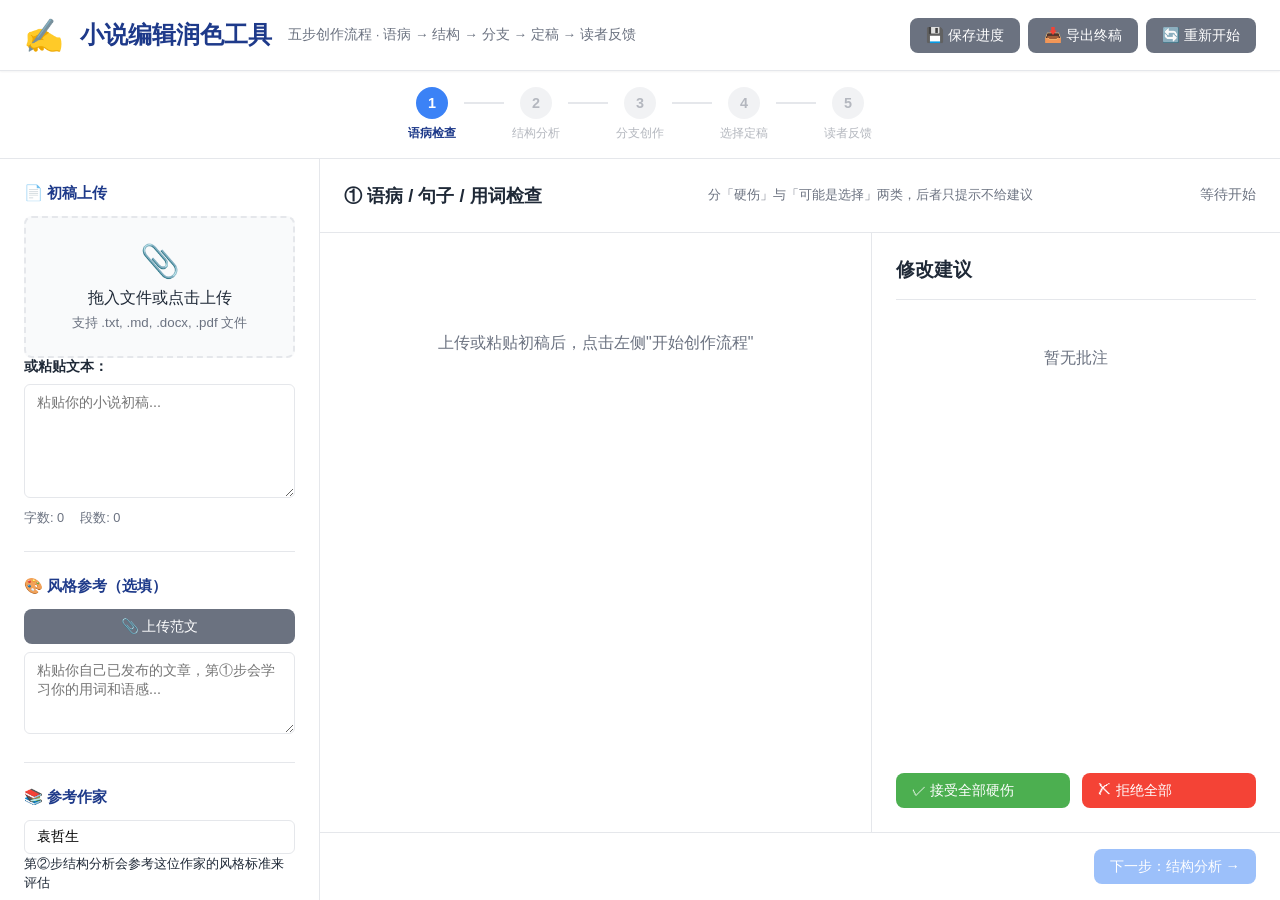
==== commit dcd097c3: "Add files via upload" ====
--- a/index.html
+++ b/index.html
@@ -129,6 +129,7 @@
                 <div id="step1Panel" class="step-panel active">
                     <div class="step-header">
                         <h2>① 语病 / 句子 / 用词检查</h2>
+                        <span class="step-hint">分「硬伤」与「可能是选择」两类，后者只提示不给建议</span>
                         <span id="step1Status" class="step-status">等待开始</span>
                     </div>
                     <div class="step1-body">
@@ -145,7 +146,7 @@
                                 <p class="placeholder">暂无批注</p>
                             </div>
                             <div class="step1-batch-actions">
-                                <button id="acceptAllBtn" class="btn btn-success">✓ 接受全部</button>
+                                <button id="acceptAllBtn" class="btn btn-success">✓ 接受全部硬伤</button>
                                 <button id="rejectAllBtn" class="btn btn-danger">✗ 拒绝全部</button>
                             </div>
                         </div>
--- a/css/annotations.css
+++ b/css/annotations.css
@@ -335,3 +335,51 @@
     flex: 1;
     max-width: 150px;
 }
+
+/* ===== 硬伤 vs 可能是选择 ===== */
+
+.annotation-category {
+    display: inline-block;
+    font-size: 0.72rem;
+    font-weight: 700;
+    padding: 0.2rem 0.5rem;
+    border-radius: 0.25rem;
+    margin-right: 0.35rem;
+    white-space: nowrap;
+}
+
+.annotation-category.hard {
+    background: rgba(244, 67, 54, 0.12);
+    color: #c62828;
+}
+
+.annotation-category.choice {
+    background: rgba(120, 120, 130, 0.14);
+    color: #4b5563;
+}
+
+/* 「可能是选择」整体做低对比处理——它是提示，不是待办 */
+.annotation-item.is-choice {
+    border-left: 4px solid #9ca3af;
+    background: #fbfbfc;
+}
+
+.annotation-item.is-choice .annotation-reason {
+    font-style: normal;
+    color: var(--text-primary);
+}
+
+.annotation-neutral {
+    background: rgba(120, 120, 130, 0.1);
+    padding: 0.25rem 0.5rem;
+    border-radius: 0.25rem;
+    color: var(--text-primary);
+    font-weight: 500;
+}
+
+/* 编辑区里「可能是选择」用虚线下划线，与硬伤的波浪线区分 */
+.editor-text .annotated[data-category="choice"] {
+    background: rgba(120, 120, 130, 0.1);
+    text-decoration: underline dotted #9ca3af;
+    text-underline-offset: 3px;
+}
--- a/css/wizard.css
+++ b/css/wizard.css
@@ -426,3 +426,60 @@
         gap: 0.3rem;
     }
 }
+
+/* ===== 第⑤步：读者反馈汇总 ===== */
+
+.reader-synthesis {
+    grid-column: 1 / -1;
+    background: var(--primary-very-light);
+    border: 1px solid rgba(59, 130, 246, 0.25);
+    border-radius: 0.75rem;
+    padding: 1.25rem 1.5rem;
+}
+
+.reader-synthesis h3 {
+    font-size: 1rem;
+    margin-bottom: 1rem;
+    color: var(--primary);
+}
+
+.synthesis-row {
+    display: flex;
+    gap: 0.9rem;
+    align-items: baseline;
+    margin-bottom: 0.75rem;
+}
+
+.synthesis-label {
+    flex-shrink: 0;
+    width: 130px;
+    font-size: 0.78rem;
+    font-weight: 700;
+    padding: 0.2rem 0.5rem;
+    border-radius: 0.25rem;
+    text-align: center;
+}
+
+.synthesis-label.shared   { background: rgba(244, 67, 54, 0.12);  color: #c62828; }
+.synthesis-label.single   { background: rgba(120, 120, 130, 0.14); color: #4b5563; }
+.synthesis-label.conflict { background: rgba(255, 152, 0, 0.15);  color: #ef6c00; }
+
+.synthesis-row p {
+    flex: 1;
+    line-height: 1.6;
+    font-size: 0.92rem;
+}
+
+.synthesis-note {
+    margin-top: 1rem;
+    padding-top: 0.9rem;
+    border-top: 1px dashed rgba(59, 130, 246, 0.3);
+    font-size: 0.85rem;
+    line-height: 1.6;
+    color: var(--text-secondary);
+}
+
+.step-hint {
+    font-size: 0.8rem;
+    color: var(--text-secondary);
+}
